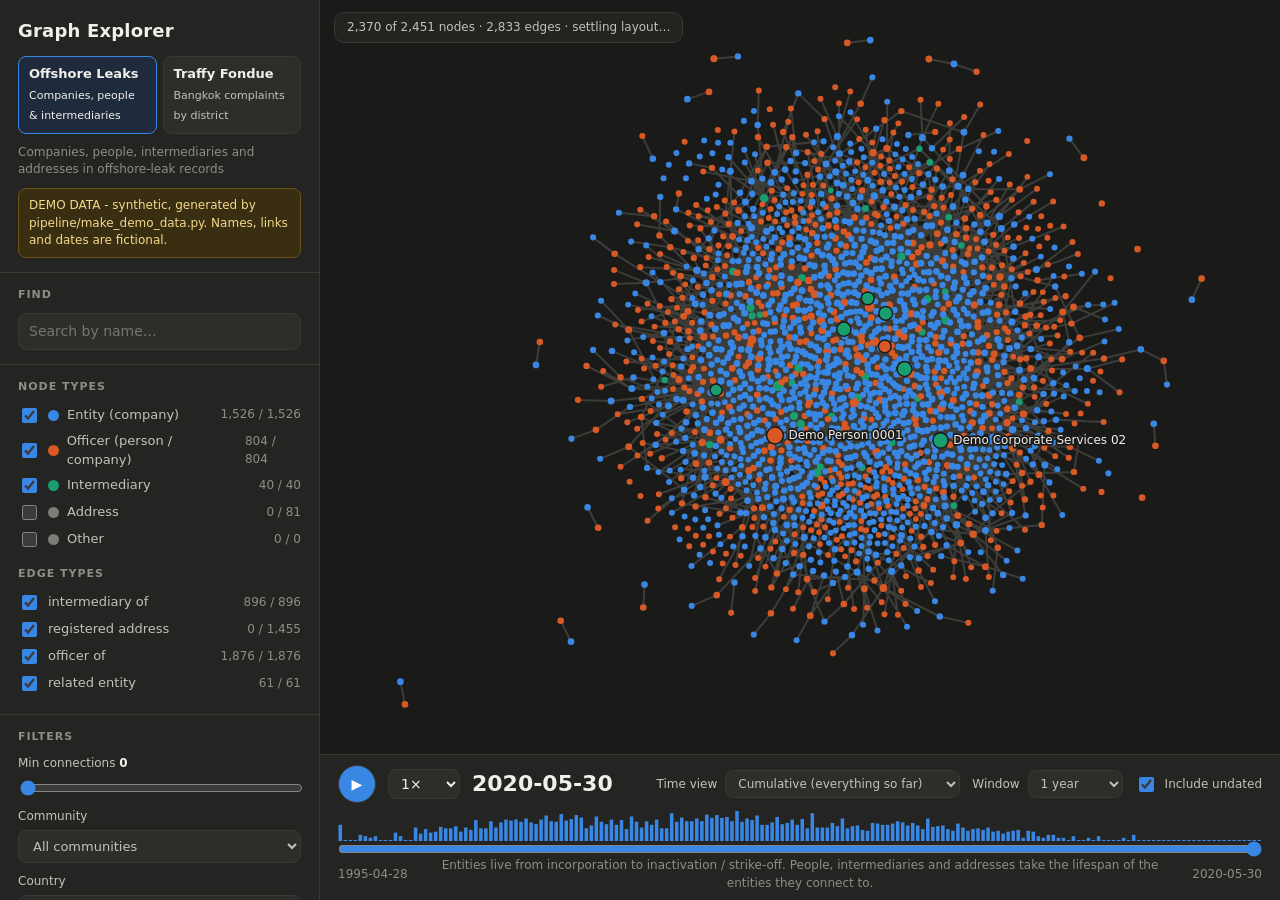
==== index.html @ 658a29c1 "Add interactive graph explorer for Offshore Leaks and Traffy Fondue Static, dependency-free web view" ====
<!doctype html>
<html lang="en">
<head>
  <meta charset="utf-8">
  <meta name="viewport" content="width=device-width, initial-scale=1">
  <title>Graph Explorer — Offshore Leaks &amp; Traffy Fondue</title>
  <meta name="description" content="Interactive graph explorer with filters, highlight, drag and a time slider.">
  <link rel="icon" href="data:image/svg+xml,%3Csvg xmlns=%27http://www.w3.org/2000/svg%27 viewBox=%270 0 32 32%27%3E%3Ccircle cx=%278%27 cy=%2716%27 r=%274%27 fill=%27%233987e5%27/%3E%3Ccircle cx=%2724%27 cy=%278%27 r=%274%27 fill=%27%23d95926%27/%3E%3Ccircle cx=%2724%27 cy=%2724%27 r=%274%27 fill=%27%23199e70%27/%3E%3Cpath d=%27M8 16L24 8M8 16L24 24%27 stroke=%27%238e8d86%27 stroke-width=%272%27/%3E%3C/svg%3E">
  <link rel="stylesheet" href="css/style.css">
</head>
<body>
<div id="app">
  <aside id="side" aria-label="Controls">
    <header class="head">
      <h1>Graph Explorer</h1>
      <div id="tabs" role="tablist" aria-label="Dataset"></div>
      <p id="subtitle" class="muted"></p>
      <div id="demoBanner" class="banner" hidden></div>
    </header>

    <section>
      <h2>Find</h2>
      <input id="search" type="search" placeholder="Search by name…" autocomplete="off" aria-label="Search nodes">
      <ul id="results" class="results" hidden></ul>
    </section>

    <section>
      <h2>Node types</h2>
      <div id="nodeTypes" class="checks"></div>
      <h2 class="sub">Edge types</h2>
      <div id="edgeTypes" class="checks"></div>
    </section>

    <section>
      <h2>Filters</h2>
      <label class="row"><span>Min connections <b id="minDegVal">0</b></span>
        <input id="minDeg" type="range" min="0" max="10" value="0"></label>
      <label class="row"><span>Community</span><select id="commSel"></select></label>
      <div id="attrFilters"></div>
    </section>

    <section>
      <h2>Appearance</h2>
      <label class="row"><span>Size by</span>
        <select id="sizeBy">
          <option value="pagerank">PageRank (importance)</option>
          <option value="live">Connections in current time view</option>
          <option value="uniform">Uniform</option>
        </select></label>
      <label class="row"><span>Color by</span>
        <select id="colorBy">
          <option value="type">Node type</option>
          <option value="community">Community (Louvain)</option>
          <option value="state">Complaint state</option>
        </select></label>
      <label class="check"><input id="labelsOn" type="checkbox" checked> Show labels</label>
      <label class="check"><input id="hideIso" type="checkbox"> Hide nodes with no visible connections</label>
    </section>

    <section>
      <h2>Tools</h2>
      <div class="btns">
        <button id="btnPath" class="btn" aria-pressed="false">Shortest path</button>
        <button id="btnFit" class="btn">Fit view</button>
        <button id="btnRelayout" class="btn" title="Re-run the layout on what is currently visible">Re-layout visible</button>
        <button id="btnReset" class="btn" title="Re-run the layout from scratch">Reset layout</button>
        <button id="btnPng" class="btn">Save PNG</button>
      </div>
      <p id="pathHint" class="hint" hidden></p>
      <p class="hint">Drag a node to move it (it stays pinned) · double-click a node to pin / release it · scroll to zoom · <kbd>Esc</kbd> clears · <kbd>Space</kbd> plays.</p>
    </section>

    <footer class="foot">
      <p id="source" class="muted small"></p>
    </footer>
  </aside>

  <main id="main">
    <div id="stage">
      <canvas id="cv" aria-label="Network graph" role="img"></canvas>
      <div id="stats" class="overlay stats" aria-live="polite"></div>
      <div id="legend" class="overlay legend" hidden></div>
      <div id="details" class="overlay details" hidden></div>
      <div id="tip" class="tip" hidden></div>
      <div id="toast" class="toast" hidden></div>
      <div id="loading" class="loading">Loading…</div>
    </div>

    <div id="timebar" class="timebar">
      <div class="trow">
        <button id="btnPlay" class="play" aria-label="Play">▶</button>
        <select id="speed" aria-label="Speed">
          <option value="0.5">0.5×</option><option value="1" selected>1×</option>
          <option value="2">2×</option><option value="4">4×</option>
        </select>
        <div id="timeLabel" class="timelabel">—</div>
        <div class="spacer"></div>
        <label class="inline"><span>Time view</span>
          <select id="mode">
            <option value="cumulative">Cumulative (everything so far)</option>
            <option value="active">Active (lifespan / recent window)</option>
          </select></label>
        <label class="inline" id="winWrap" hidden><span>Window</span>
          <select id="win">
            <option value="28">4 weeks</option><option value="90">3 months</option>
            <option value="180">6 months</option><option value="365">1 year</option>
          </select></label>
        <label class="check inline"><input id="undated" type="checkbox" checked> Include undated</label>
      </div>
      <div class="slidewrap">
        <canvas id="hist" aria-hidden="true"></canvas>
        <input id="slider" type="range" min="0" max="1000" value="1000" aria-label="Time">
      </div>
      <div class="trow ends"><span id="tMin" class="muted small"></span><span id="timeNote" class="muted small center"></span><span id="tMax" class="muted small"></span></div>
    </div>
  </main>
</div>
<script type="module" src="js/app.js"></script>
</body>
</html>
---- css/style.css ----
:root {
  color-scheme: dark;
  --surface: #1a1a19;
  --surface-2: #242422;
  --surface-3: #2d2d2a;
  --line: #383835;
  --text-1: #f0efec;
  --text-2: #c3c2b7;
  --muted: #8e8d86;
  --accent: #3987e5;
  --amber: #fab219;
  --font: system-ui, -apple-system, "Segoe UI", Roboto, "Noto Sans Thai", "Helvetica Neue", Arial, sans-serif;
}
* { box-sizing: border-box; }
html, body { height: 100%; margin: 0; background: var(--surface); color: var(--text-1); font: 14px/1.45 var(--font); }
button, select, input { font: inherit; color: inherit; }
kbd { background: var(--surface-3); border: 1px solid var(--line); border-radius: 4px; padding: 0 5px; font-size: 12px; }

#app { display: grid; grid-template-columns: 320px 1fr; height: 100vh; }
#side { background: var(--surface-2); border-right: 1px solid var(--line); overflow-y: auto; padding: 0 0 16px; }
#side section { padding: 14px 18px; border-bottom: 1px solid var(--line); }
.head { padding: 18px 18px 14px; border-bottom: 1px solid var(--line); }
h1 { font-size: 18px; margin: 0 0 12px; letter-spacing: .2px; }
h2 { font-size: 11px; font-weight: 600; letter-spacing: .09em; text-transform: uppercase; color: var(--muted); margin: 0 0 10px; }
h2.sub { margin-top: 16px; }
.muted { color: var(--muted); }
.small { font-size: 12px; }
.hint { font-size: 12px; color: var(--muted); margin: 10px 0 0; }

#tabs { display: flex; gap: 6px; }
#tabs button { flex: 1; background: var(--surface-3); border: 1px solid var(--line); border-radius: 8px; padding: 8px 10px; cursor: pointer; text-align: left; color: var(--text-2); }
#tabs button b { display: block; color: var(--text-1); font-size: 13px; }
#tabs button span { font-size: 11px; }
#tabs button[aria-selected="true"] { border-color: var(--accent); background: #1f2b3c; color: var(--text-1); }
#subtitle { margin: 10px 0 0; font-size: 12px; }
.banner { margin-top: 10px; padding: 8px 10px; border-radius: 8px; background: #3a2e12; border: 1px solid #6b5316; color: #f3d98b; font-size: 12px; }

input[type=search], select { width: 100%; background: var(--surface-3); border: 1px solid var(--line); border-radius: 8px; padding: 7px 10px; }
input[type=search]:focus, select:focus, button:focus-visible, input[type=range]:focus-visible { outline: 2px solid var(--accent); outline-offset: 1px; }
.row { display: grid; gap: 5px; margin-bottom: 10px; font-size: 12px; color: var(--text-2); }
.row b { color: var(--text-1); }
.row select { font-size: 13px; }
input[type=range] { width: 100%; accent-color: var(--accent); }
.check { display: flex; align-items: center; gap: 8px; font-size: 13px; color: var(--text-2); margin: 6px 0; cursor: pointer; }
input[type=checkbox] { accent-color: var(--accent); width: 15px; height: 15px; }

.checks .check { justify-content: flex-start; }
.checks .check .cnt { margin-left: auto; color: var(--muted); font-size: 12px; font-variant-numeric: tabular-nums; }
.sw { width: 11px; height: 11px; border-radius: 50%; flex: none; }

.results { list-style: none; margin: 6px 0 0; padding: 0; border: 1px solid var(--line); border-radius: 8px; max-height: 240px; overflow-y: auto; background: var(--surface-3); }
.results li { padding: 6px 10px; cursor: pointer; display: flex; gap: 8px; align-items: center; font-size: 13px; }
.results li:hover, .results li.on { background: #36363a; }
.results li small { margin-left: auto; color: var(--muted); }

.btns { display: flex; flex-wrap: wrap; gap: 6px; }
.btn { background: var(--surface-3); border: 1px solid var(--line); border-radius: 8px; padding: 6px 10px; cursor: pointer; font-size: 13px; color: var(--text-1); }
.btn:hover { border-color: #55554f; }
.btn[aria-pressed="true"] { background: #3a2e12; border-color: var(--amber); color: #f3d98b; }
.foot { padding: 12px 18px 0; }

#main { display: grid; grid-template-rows: 1fr auto; min-width: 0; height: 100vh; }
#stage { position: relative; overflow: hidden; background: var(--surface); }
#cv { display: block; cursor: grab; touch-action: none; }
.overlay { position: absolute; background: rgba(36, 36, 34, .92); border: 1px solid var(--line); border-radius: 10px; backdrop-filter: blur(4px); }
.stats { left: 14px; top: 12px; padding: 6px 12px; font-size: 12px; color: var(--text-2); font-variant-numeric: tabular-nums; }
.legend { left: 14px; bottom: 14px; padding: 10px 12px; font-size: 12px; max-width: 280px; }
.legend div { display: flex; align-items: center; gap: 8px; margin: 3px 0; color: var(--text-2); }
.details { right: 14px; top: 12px; width: 310px; max-height: calc(100% - 28px); overflow-y: auto; padding: 14px 16px; font-size: 13px; }
.details h3 { margin: 0 0 6px; font-size: 15px; line-height: 1.3; word-break: break-word; }
.details .chip { display: inline-flex; align-items: center; gap: 6px; font-size: 12px; color: var(--text-2); margin-bottom: 8px; }
.details table { width: 100%; border-collapse: collapse; margin: 8px 0; }
.details td { padding: 3px 0; vertical-align: top; }
.details td:first-child { color: var(--muted); padding-right: 12px; white-space: nowrap; font-size: 12px; }
.details td:last-child { word-break: break-word; }
.details h4 { margin: 12px 0 4px; font-size: 11px; letter-spacing: .08em; text-transform: uppercase; color: var(--muted); font-weight: 600; }
.details ul { list-style: none; margin: 0; padding: 0; }
.details li { display: flex; align-items: center; gap: 8px; padding: 3px 0; cursor: pointer; }
.details li:hover { color: var(--text-1); text-decoration: underline; }
.details .x { position: absolute; right: 8px; top: 6px; background: none; border: 0; color: var(--muted); font-size: 18px; cursor: pointer; }
.details .acts { display: flex; gap: 6px; margin-top: 10px; flex-wrap: wrap; }
.tip { position: fixed; pointer-events: none; background: #101010; border: 1px solid var(--line); border-radius: 8px; padding: 6px 9px; font-size: 12px; max-width: 280px; z-index: 5; }
.tip b { display: block; margin-bottom: 2px; font-size: 13px; }
.tip span { color: var(--text-2); }
.toast { position: absolute; left: 50%; bottom: 16px; transform: translateX(-50%); background: #101010; border: 1px solid var(--line); border-radius: 10px; padding: 8px 14px; font-size: 13px; }
.loading { position: absolute; inset: 0; display: grid; place-items: center; background: var(--surface); color: var(--muted); transition: opacity .25s; }
.loading.done { opacity: 0; pointer-events: none; }

.timebar { background: var(--surface-2); border-top: 1px solid var(--line); padding: 10px 18px 8px; }
.trow { display: flex; align-items: center; gap: 12px; flex-wrap: wrap; }
.trow.ends { justify-content: space-between; margin-top: 2px; }
.center { text-align: center; flex: 1; }
.spacer { flex: 1; }
.play { width: 38px; height: 38px; border-radius: 50%; border: 1px solid var(--line); background: var(--accent); color: #fff; cursor: pointer; font-size: 14px; }
.play:hover { filter: brightness(1.1); }
#speed { width: auto; padding: 5px 8px; }
.timelabel { font-size: 22px; font-weight: 600; font-variant-numeric: tabular-nums; min-width: 130px; }
.inline { display: flex; align-items: center; gap: 8px; font-size: 12px; color: var(--text-2); }
.inline select { width: auto; padding: 5px 8px; font-size: 12px; }
.slidewrap { position: relative; height: 46px; margin-top: 6px; }
#hist { position: absolute; inset: 0 0 14px 0; width: 100%; height: 32px; }
#slider { position: absolute; left: 0; right: 0; bottom: -2px; width: 100%; margin: 0; }

@media (max-width: 860px) {
  #app { grid-template-columns: 1fr; grid-template-rows: auto 1fr; height: auto; }
  #side { max-height: 40vh; }
  #main { height: 80vh; }
  .details { width: 250px; }
}
@media (prefers-reduced-motion: reduce) { .loading { transition: none; } }
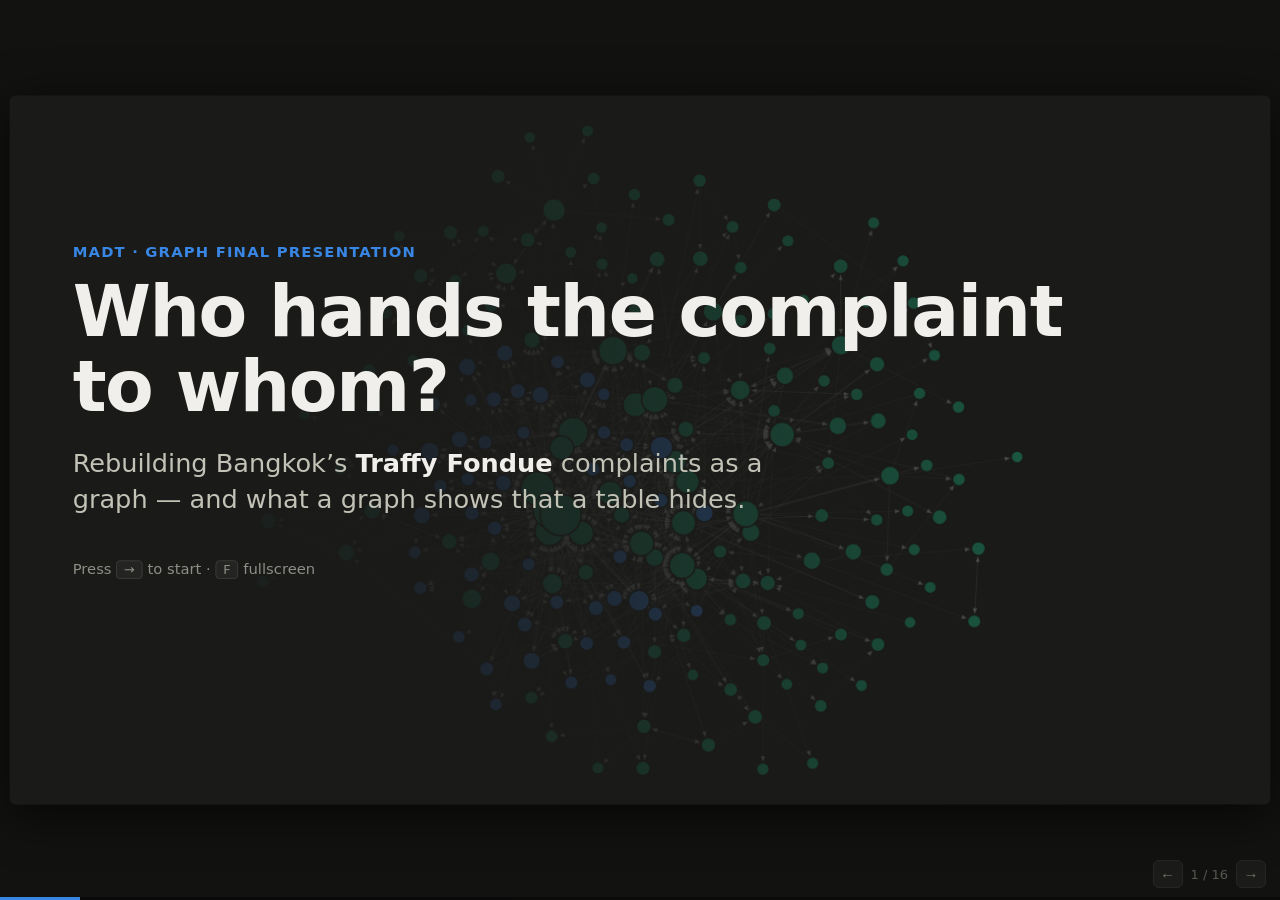
==== commit 7b647865: "Slide deck + handoff graph from real Traffy sample; move explorer to /explorer - pipeline/traffy_han" ====
--- a/index.html
+++ b/index.html
@@ -1,120 +1,270 @@
 <!doctype html>
 <html lang="en">
 <head>
-  <meta charset="utf-8">
-  <meta name="viewport" content="width=device-width, initial-scale=1">
-  <title>Graph Explorer — Offshore Leaks &amp; Traffy Fondue</title>
-  <meta name="description" content="Interactive graph explorer with filters, highlight, drag and a time slider.">
-  <link rel="icon" href="data:image/svg+xml,%3Csvg xmlns=%27http://www.w3.org/2000/svg%27 viewBox=%270 0 32 32%27%3E%3Ccircle cx=%278%27 cy=%2716%27 r=%274%27 fill=%27%233987e5%27/%3E%3Ccircle cx=%2724%27 cy=%278%27 r=%274%27 fill=%27%23d95926%27/%3E%3Ccircle cx=%2724%27 cy=%2724%27 r=%274%27 fill=%27%23199e70%27/%3E%3Cpath d=%27M8 16L24 8M8 16L24 24%27 stroke=%27%238e8d86%27 stroke-width=%272%27/%3E%3C/svg%3E">
-  <link rel="stylesheet" href="css/style.css">
+<meta charset="utf-8">
+<meta name="viewport" content="width=device-width, initial-scale=1">
+<title>Who hands the complaint to whom? — Traffy Fondue as a graph</title>
+<link rel="icon" href="data:image/svg+xml,%3Csvg xmlns=%27http://www.w3.org/2000/svg%27 viewBox=%270 0 32 32%27%3E%3Ccircle cx=%278%27 cy=%2716%27 r=%274%27 fill=%27%233987e5%27/%3E%3Ccircle cx=%2724%27 cy=%278%27 r=%274%27 fill=%27%23d95926%27/%3E%3Ccircle cx=%2724%27 cy=%2724%27 r=%274%27 fill=%27%23199e70%27/%3E%3Cpath d=%27M8 16L24 8M8 16L24 24%27 stroke=%27%238e8d86%27 stroke-width=%272%27/%3E%3C/svg%3E">
+<link rel="stylesheet" href="deck/deck.css">
 </head>
 <body>
-<div id="app">
-  <aside id="side" aria-label="Controls">
-    <header class="head">
-      <h1>Graph Explorer</h1>
-      <div id="tabs" role="tablist" aria-label="Dataset"></div>
-      <p id="subtitle" class="muted"></p>
-      <div id="demoBanner" class="banner" hidden></div>
-    </header>
-
-    <section>
-      <h2>Find</h2>
-      <input id="search" type="search" placeholder="Search by name…" autocomplete="off" aria-label="Search nodes">
-      <ul id="results" class="results" hidden></ul>
-    </section>
-
-    <section>
-      <h2>Node types</h2>
-      <div id="nodeTypes" class="checks"></div>
-      <h2 class="sub">Edge types</h2>
-      <div id="edgeTypes" class="checks"></div>
-    </section>
-
-    <section>
-      <h2>Filters</h2>
-      <label class="row"><span>Min connections <b id="minDegVal">0</b></span>
-        <input id="minDeg" type="range" min="0" max="10" value="0"></label>
-      <label class="row"><span>Community</span><select id="commSel"></select></label>
-      <div id="attrFilters"></div>
-    </section>
-
-    <section>
-      <h2>Appearance</h2>
-      <label class="row"><span>Size by</span>
-        <select id="sizeBy">
-          <option value="pagerank">PageRank (importance)</option>
-          <option value="live">Connections in current time view</option>
-          <option value="uniform">Uniform</option>
-        </select></label>
-      <label class="row"><span>Color by</span>
-        <select id="colorBy">
-          <option value="type">Node type</option>
-          <option value="community">Community (Louvain)</option>
-          <option value="state">Complaint state</option>
-        </select></label>
-      <label class="check"><input id="labelsOn" type="checkbox" checked> Show labels</label>
-      <label class="check"><input id="hideIso" type="checkbox"> Hide nodes with no visible connections</label>
-    </section>
-
-    <section>
-      <h2>Tools</h2>
-      <div class="btns">
-        <button id="btnPath" class="btn" aria-pressed="false">Shortest path</button>
-        <button id="btnFit" class="btn">Fit view</button>
-        <button id="btnRelayout" class="btn" title="Re-run the layout on what is currently visible">Re-layout visible</button>
-        <button id="btnReset" class="btn" title="Re-run the layout from scratch">Reset layout</button>
-        <button id="btnPng" class="btn">Save PNG</button>
-      </div>
-      <p id="pathHint" class="hint" hidden></p>
-      <p class="hint">Drag a node to move it (it stays pinned) · double-click a node to pin / release it · scroll to zoom · <kbd>Esc</kbd> clears · <kbd>Space</kbd> plays.</p>
-    </section>
-
-    <footer class="foot">
-      <p id="source" class="muted small"></p>
-    </footer>
-  </aside>
-
-  <main id="main">
-    <div id="stage">
-      <canvas id="cv" aria-label="Network graph" role="img"></canvas>
-      <div id="stats" class="overlay stats" aria-live="polite"></div>
-      <div id="legend" class="overlay legend" hidden></div>
-      <div id="details" class="overlay details" hidden></div>
-      <div id="tip" class="tip" hidden></div>
-      <div id="toast" class="toast" hidden></div>
-      <div id="loading" class="loading">Loading…</div>
-    </div>
-
-    <div id="timebar" class="timebar">
-      <div class="trow">
-        <button id="btnPlay" class="play" aria-label="Play">▶</button>
-        <select id="speed" aria-label="Speed">
-          <option value="0.5">0.5×</option><option value="1" selected>1×</option>
-          <option value="2">2×</option><option value="4">4×</option>
-        </select>
-        <div id="timeLabel" class="timelabel">—</div>
-        <div class="spacer"></div>
-        <label class="inline"><span>Time view</span>
-          <select id="mode">
-            <option value="cumulative">Cumulative (everything so far)</option>
-            <option value="active">Active (lifespan / recent window)</option>
-          </select></label>
-        <label class="inline" id="winWrap" hidden><span>Window</span>
-          <select id="win">
-            <option value="28">4 weeks</option><option value="90">3 months</option>
-            <option value="180">6 months</option><option value="365">1 year</option>
-          </select></label>
-        <label class="check inline"><input id="undated" type="checkbox" checked> Include undated</label>
-      </div>
-      <div class="slidewrap">
-        <canvas id="hist" aria-hidden="true"></canvas>
-        <input id="slider" type="range" min="0" max="1000" value="1000" aria-label="Time">
-      </div>
-      <div class="trow ends"><span id="tMin" class="muted small"></span><span id="timeNote" class="muted small center"></span><span id="tMax" class="muted small"></span></div>
-    </div>
-  </main>
+<div id="frame">
+  <div id="stage">
+
+    <!-- 1 · Title -->
+    <section class="slide title" data-embed="bg">
+      <div class="bg"><canvas></canvas></div>
+      <div class="inner">
+        <p class="kicker">MADT · Graph final presentation</p>
+        <h1>Who hands the complaint<br>to whom?</h1>
+        <p class="lead">Rebuilding Bangkok’s <b>Traffy Fondue</b> complaints as a graph — and what a graph shows that a table hides.</p>
+        <p class="hint">Press <kbd>→</kbd> to start · <kbd>F</kbd> fullscreen</p>
+      </div>
+    </section>
+
+    <!-- 2 · Problem -->
+    <section class="slide" data-steps="2">
+      <h2>A complaint is rarely one office’s job</h2>
+      <div class="cols">
+        <div class="col wide">
+          <p class="body">Traffy Fondue lets residents report a broken pavement or a blocked drain in a few taps. The report is then passed through the city administration until someone fixes it.</p>
+          <p class="body fx" data-s="1">The platform launched on <b>31 May 2022</b> and passed <b>one million resolved complaints</b> in March 2026<sup>1,2</sup>. At that scale, <em>how</em> a complaint travels matters as much as how many arrive.</p>
+          <div class="question fx" data-s="2">
+            <span class="qlabel">Our question</span>
+            <p>Where do complaints get passed around, stuck, or sent back — and which handoffs look wasted?</p>
+          </div>
+        </div>
+        <div class="col tiles">
+          <div class="tile"><b id="t-agencies">686</b><span>different agency names appear in just 5,000 tickets</span></div>
+          <div class="tile"><b id="t-multi">67%</b><span>of tickets touched three or more agencies</span></div>
+          <div class="tile"><b id="t-hotline">22%</b><span>entered through the 1555 hotline and were then routed on</span></div>
+        </div>
+      </div>
+    </section>
+
+    <!-- 3 · The data -->
+    <section class="slide" data-steps="2">
+      <h2>The data: one row per complaint, 26 columns</h2>
+      <div class="cols">
+        <div class="col wide">
+          <div class="schema">
+            <div class="grp"><h4>What</h4><code>type</code><code class="dim">comment</code></div>
+            <div class="grp"><h4>Where</h4><code>district</code><code>subdistrict</code><code class="dim">coords</code></div>
+            <div class="grp hot"><h4>Who handled it</h4><code>organization</code><code>organization_action</code></div>
+            <div class="grp"><h4>When</h4><code>timestamp</code><code>timestamp_inprogress</code><code>timestamp_finished</code></div>
+            <div class="grp"><h4>How it went</h4><code>state</code><code>star</code><code>count_reopen</code><code>duration_minutes_*</code></div>
+          </div>
+          <p class="note fx" data-s="1">Greyed fields (free text, location) are <b>not read</b> by our pipeline. Only the open-data sample is used: <b id="d-n">5,000</b> tickets, of which <b id="d-recent">84%</b> are from the last 90 days.</p>
+        </div>
+        <div class="col">
+          <div class="spot fx" data-s="2">
+            <h4><code>organization</code> is not a name — it is a list</h4>
+            <p>Agencies, in the order they took part, separated by commas:</p>
+            <div class="rawchips" id="rawchips-mini"></div>
+            <p class="tiny">Real ticket (category: <span id="ex-cat"></span>, state: finished).</p>
+          </div>
+        </div>
+      </div>
+    </section>
+
+    <!-- 4 · One row = one path -->
+    <section class="slide" data-steps="3">
+      <h2>One row is one path through the city</h2>
+      <div id="pathviz"></div>
+      <div class="captions">
+        <p class="cap fx" data-s="1"><b>1 · Read the list.</b> Each chip is an agency, in the order it took part.</p>
+        <p class="cap fx" data-s="2"><b>2 · Clean it.</b> The root “กรุงเทพมหานคร” is on 98% of tickets so says nothing about routing: drop it. District units such as “<span id="fold-ex">ฝ่ายโยธา เขต…</span>” fold into one role, “ฝ่ายโยธา (เขต)”.</p>
+        <p class="cap fx" data-s="3"><b>3 · Draw it.</b> Every neighbouring pair becomes a directed edge. Repeat for 5,000 tickets and the paths merge into one network.</p>
+      </div>
+    </section>
+
+    <!-- 5 · Principles -->
+    <section class="slide" data-steps="3">
+      <h2>Six graph ideas we apply</h2>
+      <div class="cards" id="principles"></div>
+    </section>
+
+    <!-- 6 · Building -->
+    <section class="slide" data-steps="3">
+      <h2>From table to graph</h2>
+      <div class="cols">
+        <div class="col wide">
+          <div class="funnel" id="funnel"></div>
+        </div>
+        <div class="col">
+          <table class="mini fx" data-s="3">
+            <thead><tr><th colspan="2">What we build</th></tr></thead>
+            <tbody>
+              <tr><td><i class="dot" style="background:#3987e5"></i>District office</td><td>50 nodes · tickets, median days</td></tr>
+              <tr><td><i class="dot" style="background:#199e70"></i>Agency / unit</td><td>140 nodes · kind, tickets, finish rate</td></tr>
+              <tr><td><i class="dot" style="background:#d95926"></i>Complaint category</td><td>36 nodes · agencies touched</td></tr>
+              <tr><td colspan="2" class="sep"></td></tr>
+              <tr><td><b>handoff</b> →</td><td>A passed it to B (directed)</td></tr>
+              <tr><td><b>routed to</b></td><td>category saw this agency</td></tr>
+            </tbody>
+          </table>
+        </div>
+      </div>
+    </section>
+
+    <!-- 7 · How it looks -->
+    <section class="slide graph" data-embed="full">
+      <h2>How it looks: everything at once</h2>
+      <div class="gwrap"><canvas></canvas></div>
+      <aside class="side">
+        <p class="lead2"><span id="g1-count"></span></p>
+        <p>Colour = node type. Size = PageRank (how much routing flows through). Edges are drawn faintly; width = tickets.</p>
+        <ul class="legend"><li><i class="dot" style="background:#3987e5"></i>District office</li><li><i class="dot" style="background:#199e70"></i>Agency / unit</li><li><i class="dot" style="background:#d95926"></i>Complaint category</li></ul>
+        <p class="tiny">Live and draggable. Hover a node, drag it, scroll to zoom.</p>
+        <p class="warn">An honest first look is a hairball. The next slide makes it readable.</p>
+      </aside>
+    </section>
+
+    <!-- 8 · Make it readable -->
+    <section class="slide graph" data-embed="focus">
+      <h2>Make it readable: filter, then focus</h2>
+      <div class="gwrap"><canvas></canvas></div>
+      <aside class="side">
+        <div class="chips" id="focus-chips">
+          <button class="chip on" data-k="handoff">Handoffs only</button>
+          <button class="chip" data-k="bureau">Bureaus only</button>
+          <button class="chip" data-k="works">Focus: Public Works</button>
+          <button class="chip" data-k="cats">Add categories</button>
+        </div>
+        <p id="focus-text" class="lead2"></p>
+        <p class="tiny">Arrows appear on the selected node’s edges and when you zoom in. Click empty space to clear.</p>
+      </aside>
+    </section>
+
+    <!-- 9 · Time -->
+    <section class="slide graph" data-embed="time">
+      <h2>Over time: how the network fills in</h2>
+      <div class="gwrap"><canvas></canvas></div>
+      <aside class="side">
+        <p class="date" id="time-date">—</p>
+        <p class="lead2" id="time-count"></p>
+        <div class="chips">
+          <button class="chip on" data-r="recent">Last 4 months</button>
+          <button class="chip" data-r="all">Full range</button>
+          <button class="chip" id="time-replay">↻ Replay</button>
+        </div>
+        <p class="tiny">Positions never move while time runs — items just appear, so you can see <i>where</i> new routes form. The sample is dense only in recent months, so the full range is mostly empty until 2026.</p>
+      </aside>
+    </section>
+
+    <!-- 10 · Finding 1 -->
+    <section class="slide" data-steps="2">
+      <h2>What the graph shows (1): longer routes, fewer finished</h2>
+      <div class="cols">
+        <div class="col wide"><div id="chart-len"></div></div>
+        <div class="col">
+          <p class="body" id="len-text"></p>
+          <p class="callout fx" data-s="1"><b>Careful.</b> This is correlation. Hard problems may need more agencies <em>and</em> take longer. The graph tells us where to look, not what to blame.</p>
+          <p class="tiny fx" data-s="2">Only tickets at least 30 days old are counted, because a young ticket cannot be “finished” yet.</p>
+        </div>
+      </div>
+    </section>
+
+    <!-- 11 · Finding 2 -->
+    <section class="slide" data-steps="2">
+      <h2>What the graph shows (2): two-way handoffs and bottlenecks</h2>
+      <div class="cols">
+        <div class="col wide">
+          <h4 class="sub">Pairs that pass tickets <em>both</em> ways</h4>
+          <div id="pingpong"></div>
+        </div>
+        <div class="col">
+          <h4 class="sub fx" data-s="1">Most “in between” agencies <span class="muted">(betweenness score)</span></h4>
+          <ol class="rank fx" data-s="1" id="between"></ol>
+          <p class="tiny fx" data-s="2">Busy ≠ in the way. A table can count tickets per agency; only a graph can say which agency sits on the most routes.</p>
+        </div>
+      </div>
+    </section>
+
+    <!-- 12 · Finding 3 -->
+    <section class="slide" data-steps="2">
+      <h2>What the graph shows (3): vague categories scatter</h2>
+      <div class="cols">
+        <div class="col wide"><div id="chart-cat"></div></div>
+        <div class="col">
+          <p class="body" id="cat-text"></p>
+          <p class="callout fx" data-s="1">A tight category like “Trees” reaches few agencies. “Other” and “Suggestion” fan out across the whole administration — a routing problem a table of categories would never reveal.</p>
+          <p class="tiny fx" data-s="2">Distinct agencies = agency nodes reached by that category’s tickets (after folding district units).</p>
+        </div>
+      </div>
+    </section>
+
+    <!-- 13 · Why graph -->
+    <section class="slide" data-steps="3">
+      <h2>Why a graph and not just a table?</h2>
+      <table class="why">
+        <thead><tr><th>Question</th><th>As a table</th><th>As a graph</th></tr></thead>
+        <tbody>
+          <tr class="fx" data-s="1"><td>Who hands off to whom?</td><td>Split a comma string, explode, self-join neighbours</td><td>The edge list <em>is</em> the data model</td></tr>
+          <tr class="fx" data-s="1"><td>Who is a bottleneck?</td><td>Count tickets per agency (busy, not “in the way”)</td><td>Betweenness: agencies on the most routes</td></tr>
+          <tr class="fx" data-s="2"><td>Is there a route A → B?</td><td>Recursive self-joins, one per hop</td><td>Shortest path in one call</td></tr>
+          <tr class="fx" data-s="2"><td>Do agencies work in teams?</td><td>No natural query</td><td>Community detection (Louvain)</td></tr>
+          <tr class="fx" data-s="3"><td>Context for an LLM</td><td>Top-k similar rows lose the route</td><td>Retrieve a sub-graph: the chain, stats and neighbours together</td></tr>
+        </tbody>
+      </table>
+    </section>
+
+    <!-- 14 · Graph RAG -->
+    <section class="slide" data-steps="3">
+      <h2>Where Graph RAG fits <span class="tag">design — not built yet</span></h2>
+      <div class="flow">
+        <div class="step fx" data-s="1"><b>1 · Question</b><p>“Why are traffic-violation complaints slow to finish?”</p></div>
+        <div class="arr">→</div>
+        <div class="step fx" data-s="1"><b>2 · Link entities</b><p>Match to nodes: category <code>ผิดกฎจราจร</code>, agencies it reaches</p></div>
+        <div class="arr">→</div>
+        <div class="step fx" data-s="2"><b>3 · Expand</b><p>Walk 1–2 hops: handoff edges with counts, median days, finish rate</p></div>
+        <div class="arr">→</div>
+        <div class="step fx" data-s="3"><b>4 · Answer</b><p>LLM explains using the retrieved sub-graph and cites its edges</p></div>
+      </div>
+      <div class="ragex fx" data-s="3"><h4>Illustration: what step 3 would return for the category “ผิดกฎจราจร · Traffic violation”</h4><div id="rag-lines"></div></div>
+      <p class="note fx" data-s="3">Every edge already carries a plain-text note (“226 tickets · median 1.2 d · 80% finished”) and the viewer can highlight any set of nodes from outside (<code>GraphViewer.highlight([...])</code>), so a retrieved sub-graph can be shown next to the answer.</p>
+    </section>
+
+    <!-- 15 · Try it -->
+    <section class="slide" data-steps="2">
+      <h2>Try it yourself</h2>
+      <div class="cols">
+        <div class="col wide">
+          <p class="body">The full explorer has a time slider, filters, search, shortest-path tool and drag-to-pin. Four things to find:</p>
+          <ol class="tasks" id="tasks"></ol>
+          <a class="cta" href="explorer/index.html#d=traffy">Open the explorer →</a>
+        </div>
+        <div class="col">
+          <div class="limits fx" data-s="1">
+            <h4>Limits we want to be upfront about</h4>
+            <ul>
+              <li>5,000-ticket sample, mostly from the last 3 months.</li>
+              <li>Completion rates need ≥30-day-old tickets; counts are small for long chains.</li>
+              <li>Correlation, not cause.</li>
+              <li><code>forward</code> and <code>follow</code> states are not in the data dictionary; we show them as-is.</li>
+              <li>Names are Thai; English glosses are ours.</li>
+            </ul>
+          </div>
+          <p class="tiny fx" data-s="2">Next: run the full export, add location clusters (repeat complaints) and a Graph RAG prototype.</p>
+        </div>
+      </div>
+    </section>
+
+    <!-- 16 · Sources -->
+    <section class="slide">
+      <h2>Sources</h2>
+      <ol class="sources">
+        <li>Frontiers in Sustainable Cities, 2025 — Traffy Fondue case study (platform launched 31 May 2022). <span>frontiersin.org/articles/10.3389/frsc.2025.1491621</span></li>
+        <li>Bangkok Metropolitan Administration, 4 Mar 2026 — Traffy Fondue surpasses one million resolved complaints. <span>pr-bangkok.com/?p=583017</span></li>
+        <li>Traffy Fondue ticket export (5,000-ticket sample) and data dictionary provided by the team; BMA / NECTEC open data. Free text, photos, addresses and coordinates are not used.</li>
+      </ol>
+      <p class="tiny">Code, pipeline and the explorer: this repository. All numbers on these slides are computed by <code>pipeline/traffy_handoff.py</code> into <code>data/traffy_insights.json</code>.</p>
+    </section>
+
+  </div>
+  <div id="bar"><div id="prog"></div></div>
+  <div id="nav"><button id="prev" aria-label="Previous">←</button><span id="count">1 / 16</span><button id="next" aria-label="Next">→</button></div>
 </div>
-<script type="module" src="js/app.js"></script>
+<script type="module" src="deck/deck.js"></script>
 </body>
 </html>
--- a/deck/deck.css
+++ b/deck/deck.css
@@ -0,0 +1,172 @@
+:root {
+  --bg: #121211; --surface: #1a1a19; --surface2: #242422; --line: #383835;
+  --t1: #f0efec; --t2: #c3c2b7; --muted: #8e8d86;
+  --blue: #3987e5; --orange: #d95926; --green: #199e70; --amber: #fab219;
+  --font: Inter, "Noto Sans Thai", "Sarabun", "Segoe UI", system-ui, -apple-system, Tahoma, sans-serif;
+}
+* { box-sizing: border-box; }
+html, body { margin: 0; height: 100%; background: var(--bg); color: var(--t1); font-family: var(--font); overflow: hidden; }
+#frame { position: fixed; inset: 0; display: grid; place-items: center; }
+#stage { position: relative; width: 1280px; height: 720px; background: var(--surface); border-radius: 6px;
+  transform: scale(var(--s, 1)); transform-origin: center; overflow: hidden; box-shadow: 0 10px 50px #000a; }
+
+/* slides + steps */
+.slide { position: absolute; inset: 0; padding: 48px 64px 56px; opacity: 0; visibility: hidden; transform: translateX(28px);
+  transition: opacity .35s, transform .35s, visibility 0s .35s; }
+.slide.active { opacity: 1; visibility: visible; transform: none; transition: opacity .35s, transform .35s; }
+.slide.past { transform: translateX(-28px); }
+.fx { opacity: 0; transform: translateY(10px); transition: opacity .4s, transform .4s; pointer-events: none; }
+.fx.on { opacity: 1; transform: none; pointer-events: auto; }
+tr.fx { transform: none; }
+
+h1 { font-size: 72px; line-height: 1.05; margin: 14px 0 22px; letter-spacing: -0.02em; font-weight: 700; }
+h2 { font-size: 38px; margin: 0 0 26px; letter-spacing: -0.01em; font-weight: 650; line-height: 1.15; }
+h4 { margin: 0 0 8px; font-size: 14px; font-weight: 600; text-transform: uppercase; letter-spacing: .06em; color: var(--muted); }
+h4.sub { font-size: 15px; margin-bottom: 14px; color: var(--t2); }
+.kicker { color: var(--blue); font-weight: 600; letter-spacing: .08em; text-transform: uppercase; font-size: 15px; margin: 0; }
+.lead { font-size: 26px; line-height: 1.4; color: var(--t2); max-width: 760px; margin: 0; }
+.lead b { color: var(--t1); }
+.hint { color: var(--muted); font-size: 15px; margin-top: 44px; }
+kbd { background: var(--surface2); border: 1px solid var(--line); border-radius: 4px; padding: 1px 7px; font: inherit; font-size: 13px; }
+.body { font-size: 22px; line-height: 1.5; color: var(--t2); margin: 0 0 18px; }
+.body b, .body em { color: var(--t1); font-style: normal; }
+.note { font-size: 18px; line-height: 1.5; color: var(--t2); margin-top: 22px; }
+.tiny { font-size: 14px; color: var(--muted); line-height: 1.45; margin: 12px 0 0; }
+.muted { color: var(--muted); text-transform: none; letter-spacing: 0; font-weight: 400; }
+code { font-family: ui-monospace, "SF Mono", Menlo, Consolas, monospace; font-size: .92em; background: var(--surface2); border: 1px solid var(--line); border-radius: 4px; padding: 1px 6px; color: var(--t1); }
+sup { font-size: 12px; color: var(--muted); }
+
+.cols { display: flex; gap: 40px; align-items: flex-start; }
+.col { flex: 1; min-width: 0; }
+.col.wide { flex: 1.5; }
+
+/* title */
+.title .bg { position: absolute; inset: 0; opacity: .5; }
+.title .bg canvas { display: block; }
+.title .bg::after { content: ""; position: absolute; inset: 0; background: linear-gradient(90deg, var(--surface) 8%, #1a1a19b0 48%, transparent 85%); }
+.title .inner { position: absolute; left: 64px; top: 150px; z-index: 2; }
+
+/* problem */
+.question { border-left: 3px solid var(--amber); padding: 6px 0 6px 20px; margin-top: 26px; }
+.question .qlabel { color: var(--amber); font-size: 13px; text-transform: uppercase; letter-spacing: .08em; font-weight: 600; }
+.question p { font-size: 26px; line-height: 1.35; margin: 6px 0 0; }
+.tiles { display: flex; flex-direction: column; gap: 16px; }
+.tile { background: var(--surface2); border: 1px solid var(--line); border-radius: 10px; padding: 18px 22px; }
+.tile b { display: block; font-size: 48px; line-height: 1; font-weight: 700; color: var(--green); letter-spacing: -.02em; }
+.tile span { display: block; margin-top: 8px; font-size: 17px; color: var(--t2); line-height: 1.35; }
+
+/* schema */
+.schema { display: grid; grid-template-columns: repeat(2, 1fr); gap: 14px; }
+.grp { background: var(--surface2); border: 1px solid var(--line); border-radius: 10px; padding: 12px 14px 14px; display: flex; flex-wrap: wrap; gap: 6px; align-content: flex-start; }
+.grp h4 { flex: 0 0 100%; margin-bottom: 4px; }
+.grp.hot { border-color: var(--green); box-shadow: 0 0 0 1px var(--green) inset; }
+.grp code.dim { opacity: .35; }
+.spot { background: var(--surface2); border: 1px solid var(--green); border-radius: 10px; padding: 18px 20px; }
+.spot h4 { color: var(--t1); text-transform: none; letter-spacing: 0; font-size: 18px; }
+.spot p { color: var(--t2); font-size: 16px; margin: 6px 0 12px; }
+.rawchips, #pathviz .chips { display: flex; flex-wrap: wrap; gap: 6px; }
+.rc { background: var(--surface); border: 1px solid var(--line); border-radius: 6px; padding: 5px 9px; font-size: 14px; color: var(--t2); line-height: 1.3; }
+.rc.drop { opacity: .35; text-decoration: line-through; }
+.rc.fold { border-color: var(--blue); color: var(--t1); }
+
+/* path viz */
+#pathviz { height: 300px; position: relative; margin-top: 4px; }
+#pathviz svg { width: 100%; height: 100%; overflow: visible; }
+.captions { margin-top: 12px; min-height: 150px; }
+.cap { font-size: 20px; line-height: 1.45; color: var(--t2); margin: 0 0 10px; }
+.cap b { color: var(--t1); }
+
+/* principles */
+.cards { display: grid; grid-template-columns: repeat(3, 1fr); gap: 18px; }
+.card { background: var(--surface2); border: 1px solid var(--line); border-radius: 12px; padding: 18px 20px; }
+.card svg { width: 100%; height: 74px; display: block; margin-bottom: 8px; }
+.card h3 { margin: 0 0 6px; font-size: 20px; }
+.card p { margin: 0; font-size: 16px; line-height: 1.4; color: var(--t2); }
+.card .ask { margin-top: 8px; color: var(--amber); font-size: 14px; }
+
+/* funnel */
+.funnel { display: flex; flex-direction: column; gap: 14px; }
+.fn { display: flex; align-items: center; gap: 18px; }
+.fn .bar { height: 54px; border-radius: 8px; background: var(--blue); display: flex; align-items: center; padding: 0 18px; font-size: 26px; font-weight: 700; min-width: 190px; white-space: nowrap; color: #fff; }
+.fn .bar.g { background: var(--green); } .fn .bar.o { background: var(--orange); }
+.fn .why { flex: 1; font-size: 18px; color: var(--t2); line-height: 1.35; }
+.fn .why b { color: var(--t1); }
+table.mini { border-collapse: collapse; width: 100%; font-size: 16px; }
+table.mini th { text-align: left; font-size: 14px; text-transform: uppercase; letter-spacing: .06em; color: var(--muted); padding-bottom: 8px; border-bottom: 1px solid var(--line); }
+table.mini td { padding: 8px 0; color: var(--t2); border-bottom: 1px solid #2c2c2a; vertical-align: top; }
+table.mini td:first-child { white-space: nowrap; padding-right: 14px; color: var(--t1); }
+table.mini td.sep { padding: 4px; border: 0; }
+.dot { display: inline-block; width: 11px; height: 11px; border-radius: 50%; margin-right: 8px; }
+
+/* graph slides */
+.slide.graph .gwrap { position: absolute; left: 64px; top: 112px; width: 780px; height: 552px; background: #151514; border: 1px solid var(--line); border-radius: 10px; overflow: hidden; }
+.slide.graph .gwrap canvas { display: block; touch-action: none; }
+.slide.graph h2 { margin-bottom: 0; }
+.side { position: absolute; left: 872px; top: 112px; width: 344px; }
+.side p { font-size: 17px; color: var(--t2); line-height: 1.45; margin: 0 0 14px; }
+.side .lead2 { font-size: 22px; color: var(--t1); line-height: 1.35; }
+.side .lead2 b { color: var(--blue); }
+.side .warn { color: var(--amber); }
+.side .date { font-size: 40px; font-weight: 700; margin: 0 0 8px; letter-spacing: -.02em; font-variant-numeric: tabular-nums; }
+.legend { list-style: none; padding: 0; margin: 0 0 14px; font-size: 16px; color: var(--t2); }
+.legend li { margin: 5px 0; }
+.chips { display: flex; flex-wrap: wrap; gap: 8px; margin-bottom: 16px; }
+.chip { font: inherit; font-size: 15px; background: var(--surface2); color: var(--t2); border: 1px solid var(--line); border-radius: 999px; padding: 7px 14px; cursor: pointer; }
+.chip:hover { border-color: var(--muted); color: var(--t1); }
+.chip.on { background: var(--blue); border-color: var(--blue); color: #fff; }
+.gtip { position: absolute; z-index: 5; pointer-events: none; background: #0e0e0d; border: 1px solid var(--line); border-radius: 8px; padding: 7px 10px; font-size: 14px; max-width: 240px; line-height: 1.3; }
+.gtip b { display: block; margin-bottom: 2px; }
+.gtip span { color: var(--muted); font-size: 12px; }
+
+/* charts + lists */
+#chart-len svg, #chart-cat svg { width: 100%; display: block; }
+.callout { border-left: 3px solid var(--amber); padding: 6px 0 6px 16px; font-size: 18px; line-height: 1.45; color: var(--t2); margin: 18px 0 0; }
+.callout b { color: var(--amber); }
+.rank { margin: 0; padding-left: 22px; font-size: 17px; color: var(--t2); line-height: 1.55; }
+.rank li { margin-bottom: 6px; } .rank li span { color: var(--muted); font-size: 14px; }
+#pingpong { display: flex; flex-direction: column; gap: 10px; }
+.pp { background: var(--surface2); border: 1px solid var(--line); border-radius: 10px; padding: 10px 14px; display: grid; grid-template-columns: 1fr 120px 1fr; align-items: center; gap: 10px; font-size: 15px; line-height: 1.3; }
+.pp .a { text-align: right; } .pp .b { text-align: left; }
+.pp .mid { text-align: center; font-size: 13px; color: var(--muted); font-variant-numeric: tabular-nums; }
+.pp .mid b { color: var(--t1); font-size: 15px; }
+.pp .mid i { display: block; font-style: normal; color: var(--blue); letter-spacing: 2px; }
+
+/* why table */
+table.why { width: 100%; border-collapse: collapse; font-size: 19px; }
+table.why th { text-align: left; padding: 10px 14px; color: var(--muted); font-size: 14px; text-transform: uppercase; letter-spacing: .06em; border-bottom: 1px solid var(--line); }
+table.why td { padding: 14px; border-bottom: 1px solid #2c2c2a; color: var(--t2); line-height: 1.35; vertical-align: top; }
+table.why td:first-child { color: var(--t1); font-weight: 600; width: 24%; }
+table.why td:last-child { color: var(--t1); }
+table.why td:last-child em { color: var(--green); font-style: normal; font-weight: 600; }
+.tag { font-size: 14px; background: var(--surface2); border: 1px solid var(--amber); color: var(--amber); border-radius: 999px; padding: 3px 12px; vertical-align: middle; margin-left: 10px; font-weight: 500; }
+.flow { display: flex; align-items: stretch; gap: 10px; margin-top: 30px; }
+.flow .step { flex: 1; background: var(--surface2); border: 1px solid var(--line); border-radius: 12px; padding: 18px; }
+.flow .step b { display: block; margin-bottom: 8px; font-size: 18px; color: var(--green); }
+.flow .step p { margin: 0; color: var(--t2); font-size: 16px; line-height: 1.4; }
+.flow .arr { align-self: center; color: var(--muted); font-size: 26px; }
+.flow .fx.on + .arr { opacity: 1; }
+
+/* try it */
+.tasks { font-size: 19px; color: var(--t2); line-height: 1.45; padding-left: 24px; margin: 0 0 26px; }
+.tasks li { margin-bottom: 12px; } .tasks a { color: var(--blue); text-decoration: none; border-bottom: 1px solid #3987e566; }
+.tasks a:hover { border-color: var(--blue); }
+.cta { display: inline-block; background: var(--blue); color: #fff; padding: 14px 26px; border-radius: 10px; text-decoration: none; font-weight: 600; font-size: 20px; }
+.limits { background: var(--surface2); border: 1px solid var(--line); border-radius: 12px; padding: 16px 20px; }
+.limits ul { margin: 6px 0 0; padding-left: 20px; font-size: 16px; color: var(--t2); line-height: 1.45; } .limits li { margin-bottom: 6px; }
+.sources { font-size: 18px; line-height: 1.5; color: var(--t2); padding-left: 24px; } .sources li { margin-bottom: 14px; } .sources span { color: var(--muted); font-size: 14px; display: block; }
+
+/* chrome */
+#bar { position: fixed; left: 0; right: 0; bottom: 0; height: 3px; background: #0006; }
+#prog { height: 100%; width: 0; background: var(--blue); transition: width .3s; }
+#nav { position: fixed; right: 14px; bottom: 12px; display: flex; align-items: center; gap: 8px; color: var(--muted); font-size: 13px; opacity: .55; transition: opacity .2s; }
+#nav:hover { opacity: 1; }
+#nav button { background: var(--surface2); color: var(--t2); border: 1px solid var(--line); border-radius: 6px; width: 30px; height: 28px; cursor: pointer; font-size: 15px; }
+#nav button:hover { color: var(--t1); border-color: var(--muted); }
+body.fs #nav { opacity: 0; }
+@media (prefers-reduced-motion: reduce) { .slide, .fx { transition: none; } }
+
+.ragex { margin-top: 18px; background: var(--surface2); border: 1px solid var(--line); border-radius: 12px; padding: 14px 18px; }
+.ragex h4 { text-transform: none; letter-spacing: 0; font-size: 15px; color: var(--t2); margin-bottom: 10px; }
+.rl { display: grid; grid-template-columns: 24px 1fr auto; gap: 8px; font-size: 16px; color: var(--t1); padding: 5px 0; border-top: 1px solid #2c2c2a; }
+.rl i { color: var(--green); font-style: normal; } .rl span { color: var(--muted); font-size: 14px; text-align: right; }
+.note { margin-top: 14px; }
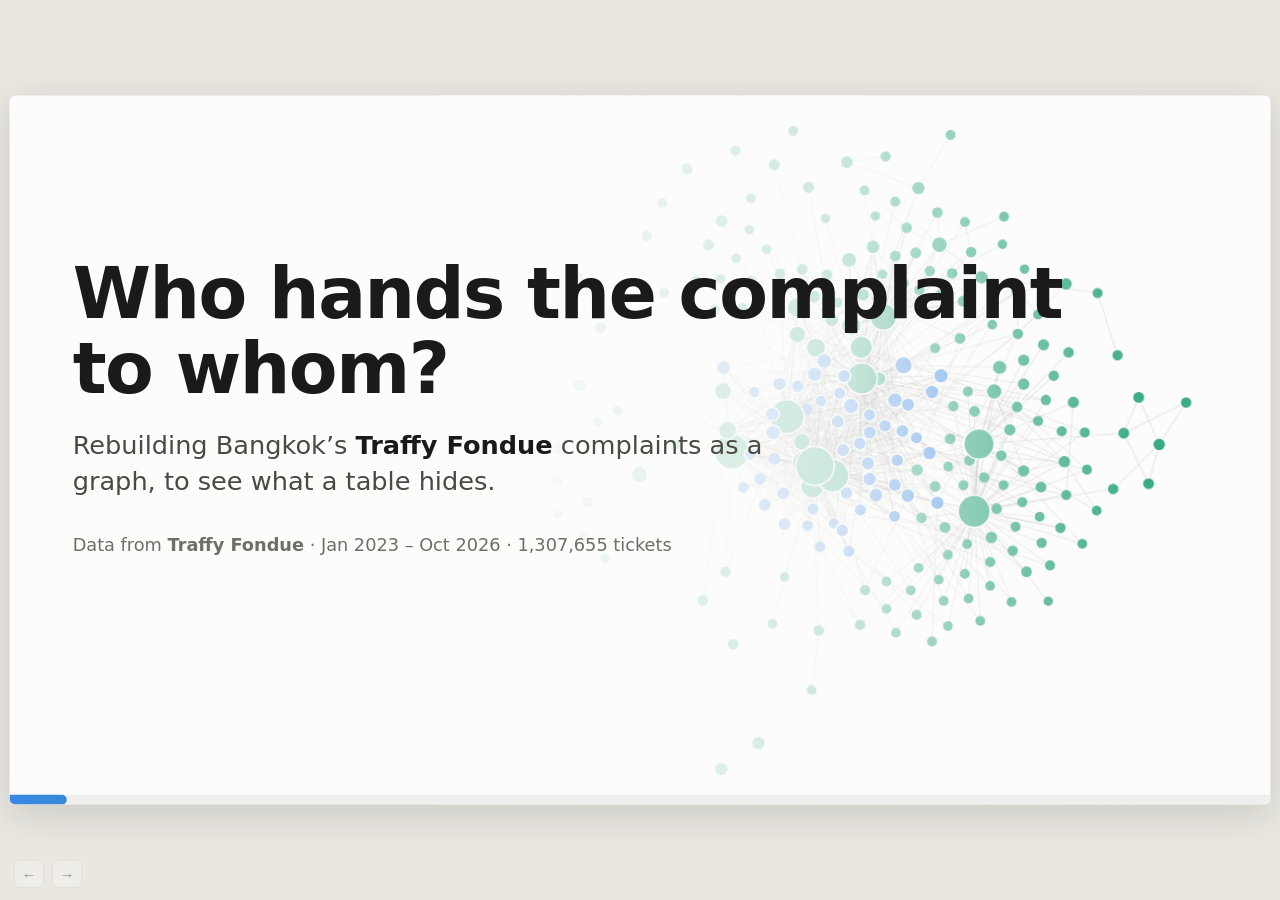
==== commit f68bf4ba: "Final deck, Traffy-only explorer with mobile layout - Deck: 22 slides (Traffy intro, worked SQL exam" ====
--- a/index.html
+++ b/index.html
@@ -15,255 +15,318 @@
     <section class="slide title" data-embed="bg">
       <div class="bg"><canvas></canvas></div>
       <div class="inner">
-        <p class="kicker">MADT · Graph final presentation</p>
         <h1>Who hands the complaint<br>to whom?</h1>
-        <p class="lead">Rebuilding Bangkok’s <b>Traffy Fondue</b> complaints as a graph — and what a graph shows that a table hides.</p>
-        <p class="hint">Press <kbd>→</kbd> to start · <kbd>F</kbd> fullscreen</p>
-      </div>
-    </section>
-
-    <!-- 2 · Problem -->
+        <p class="lead">Rebuilding Bangkok’s <b>Traffy Fondue</b> complaints as a graph, to see what a table hides.</p>
+        <p class="hint">Data from <b>Traffy Fondue</b> · <span id="s-span"></span></p>
+      </div>
+    </section>
+
+    <!-- 1b · What is Traffy Fondue -->
+    <section class="slide" data-steps="5">
+      <h2>Traffy Fondue: report a city problem in a chat, track it to the end</h2>
+      <p class="body" style="max-width:900px">A citizen-reporting platform built by NECTEC and rolled out by the Bangkok Metropolitan Administration (BMA) on 31 May 2022<sup>1</sup>. Residents use the LINE chatbot or a website; officials work the cases in a manager app<sup>4</sup>.</p>
+      <ol class="steps4" id="steps4">
+        <li class="fx" data-s="1"><i>1</i><b>Report</b><span>A resident sends a photo, a location and a short description.</span></li>
+        <li class="fx" data-s="2"><i>2</i><b>Route</b><span>The platform classifies the problem and sends it to a responsible office<sup>4</sup>.</span></li>
+        <li class="fx hot" data-s="3"><i>3</i><b>Handoff</b><span>If that office cannot fix it, the ticket moves on to another, and another.</span></li>
+        <li class="fx" data-s="4"><i>4</i><b>Update</b><span>Status changes (in progress, finished) are sent back to the resident.</span></li>
+      </ol>
+      <p class="tiny fx" data-s="5" style="margin-top:34px">The handoff is the subject of this talk. Every office a ticket passes through is written into one field, in order.</p>
+    </section>
+
+    <!-- 2 · Traffy intro -->
+    <section class="slide" data-steps="1">
+      <h2>A complaint is rarely one office’s job</h2>
+      <div class="cols">
+        <div class="col wide">
+          <p class="body">Handoffs are not rare. A ticket lists <b><span id="t-avg"></span> agencies</b> on average, listed in order.</p>
+          <p class="body fx" data-s="1">The platform passed <b>one million resolved complaints</b> in March 2026<sup>2</sup>. At that scale, <em>how</em> a complaint travels matters as much as how many arrive.</p>
+        </div>
+        <div class="col">
+          <div class="bignums">
+            <div><b id="t-tickets">1.3M</b><span>tickets, Jan 2023 – Oct 2026</span></div>
+            <div><b id="t-perday">934</b><span>new tickets a day</span></div>
+            <div><b id="t-hotline">19%</b><span>start at the 1555 hotline</span></div>
+          </div>
+        </div>
+      </div>
+    </section>
+
+    <!-- 2b · The question -->
+    <section class="slide statement">
+      <span class="qmark open" aria-hidden="true">“</span>
+      <p class="qtext">Where do complaints get <em>passed around</em>, <em>stuck</em>, or <em>sent back</em> — and which handoffs look <em>wasted</em>?</p>
+      <span class="qmark close" aria-hidden="true">”</span>
+    </section>
+
+    <!-- 3 · The table -->
     <section class="slide" data-steps="2">
-      <h2>A complaint is rarely one office’s job</h2>
+      <span class="ch">Ch 1 · The network lens</span>
+      <h2>In the database, a complaint is one row</h2>
+      <div class="tbl-wrap">
+        <table class="rows" id="rows-table">
+          <thead><tr><th>ticket_id</th><th>type</th><th class="hot">organization</th><th>district</th><th>state</th><th>timestamp</th></tr></thead>
+          <tbody></tbody>
+        </table>
+      </div>
+      <div class="zoom fx" data-s="2">
+        <div class="zl"><b>One cell, zoomed in</b><span id="z-id"></span></div>
+        <p class="zs" id="z-str"></p>
+        <p class="zt" id="z-tag"></p>
+      </div>
+    </section>
+
+    <!-- 4 · Questions a table cannot phrase -->
+    <section class="slide" data-steps="4">
+      <span class="ch">Ch 1 · What doesn’t work?</span>
+      <h2>Questions a table can’t phrase</h2>
+      <div class="cols">
+        <div class="col">
+          <div class="qcards">
+            <div class="qc"><i>1</i><span>Which agency do tickets get <em>stuck after</em>?</span></div>
+            <div class="qc"><i>2</i><span>Which two agencies pass tickets <em>back and forth</em>?</span></div>
+            <div class="qc"><i>3</i><span>If the police <em>stopped closing</em> tickets, which districts would feel it?</span></div>
+          </div>
+          <p class="note">All three ask <b>who connects to whom</b>.</p>
+          <div class="ba" id="ba"></div>
+        </div>
+        <div class="col">
+          <h4 class="sub">What it takes in SQL, for question 1 alone</h4>
+          <div class="codeblock">
+            <div class="cl fx" data-s="1"><code>1</code><span>split <b>organization</b> on commas</span><em id="sq1"></em></div>
+            <div class="cl fx" data-s="2"><code>2</code><span>explode to one row per agency</span><em id="sq2"></em></div>
+            <div class="cl fx" data-s="3"><code>3</code><span>pair each row with the next (LAG, per ticket)</span><em id="sq3"></em></div>
+            <div class="cl fx" data-s="4"><code>4</code><span>group by (from, to) and count</span><em id="sq4"></em></div>
+          </div>
+          <p class="note fx" data-s="4">…and that is only question 1. Question 3 needs <b>paths</b>, not pairs.</p>
+        </div>
+      </div>
+    </section>
+
+    <!-- 5 · One ticket is a path -->
+    <section class="slide" data-steps="6">
+      <span class="ch">Ch 2 · Nodes and edges</span>
+      <h2>Read the cell in order, and it becomes a path</h2>
+      <p class="tiny" id="p-meta" style="margin:0 0 10px"></p>
+      <div id="pathviz"></div>
+      <p class="pcap" id="pcap"></p>
+    </section>
+
+    <!-- 6 · Stack paths -->
+    <section class="slide graph" data-embed="stack" data-steps="6">
+      <span class="ch">Ch 3 · Temporal graph</span>
+      <h2>Stack the paths, and a map appears</h2>
+      <div class="gw" style="left:64px;top:112px;width:780px;height:552px"><canvas></canvas></div>
+      <div class="side">
+        <p class="date" id="stk-date"></p>
+        <p class="lead2" id="stk-count"></p>
+        <p class="stk-cap" id="stk-cap"></p>
+        <div id="stk-ladder"></div>
+        <p class="tiny" style="margin-top:10px">Real tickets first, then every ticket up to a date. The map shows agencies and handoffs that pass the size cut-offs on the full data.</p>
+      </div>
+    </section>
+
+    <!-- 7 · Nodes and edges -->
+    <section class="slide" data-steps="4">
+      <span class="ch">Ch 1–2 · Nodes, edges, direction, weight, time</span>
+      <h2>A graph is nodes and arrows, and we choose what they mean</h2>
+      <div class="cols">
+        <div class="col wide"><svg id="nodeviz" viewBox="0 0 640 360"></svg></div>
+        <div class="col">
+          <ul class="defs">
+            <li class="fx" data-s="1"><i class="dot" style="background:#199e70"></i><b>Node</b> = an agency or district office. <span id="d-nodes"></span></li>
+            <li class="fx" data-s="2"><i class="dot" style="background:#1a1a19"></i><b>Edge</b> = one handoff, drawn from the sender to the receiver.</li>
+            <li class="fx" data-s="3"><i class="dot" style="background:#8e8d86"></i><b>Weight</b> = tickets that took that step (line width). <b>Direction</b> matters: A→B is not B→A.</li>
+            <li class="fx" data-s="4"><i class="dot" style="background:#3987e5"></i><b>Time</b> = each edge keeps a weekly count, so the graph can replay how routing built up.</li>
+          </ul>
+        </div>
+      </div>
+    </section>
+
+    <!-- 8 · Funnel -->
+    <section class="slide" data-steps="3">
+      <span class="ch">Ch 2 · From a table to an edge list</span>
+      <h2>From a million rows to a graph you can read</h2>
+      <div class="funnel" id="funnel"></div>
+      <p class="tiny fx" data-s="3">Cutoffs are our choice and we report them (Ch 6): agencies with ≥1,000 tickets, handoffs with ≥500. The answers we show hold at nearby cutoffs — see the construction report.</p>
+    </section>
+
+    <!-- 9 · Edge list + live graph -->
+    <section class="slide graph" data-embed="edgelist" data-steps="1">
+      <span class="ch">Ch 2 · Edge list</span>
+      <h2>An edge list is just a table of pairs</h2>
+      <div class="gw" style="left:64px;top:112px;width:700px;height:552px"><canvas></canvas></div>
+      <div class="side wideside">
+        <h4 class="sub">Top handoffs · click a row</h4>
+        <table class="edgetab" id="edgetab"><thead><tr><th>from</th><th></th><th>to</th><th>tickets</th></tr></thead><tbody></tbody></table>
+        <p class="tiny fx" data-s="1" id="g9-count"></p>
+        <p class="tiny">The graph is the <b>same data</b>, stored the way the question needs it: you can walk along edges instead of joining rows.</p>
+      </div>
+    </section>
+
+    <!-- 10 · Construction decisions -->
+    <section class="slide" data-steps="3">
+      <span class="ch">Ch 6 · Building the graph</span>
+      <h2>Every graph is built from decisions. Here are ours</h2>
       <div class="cols">
         <div class="col wide">
-          <p class="body">Traffy Fondue lets residents report a broken pavement or a blocked drain in a few taps. The report is then passed through the city administration until someone fixes it.</p>
-          <p class="body fx" data-s="1">The platform launched on <b>31 May 2022</b> and passed <b>one million resolved complaints</b> in March 2026<sup>1,2</sup>. At that scale, <em>how</em> a complaint travels matters as much as how many arrive.</p>
-          <div class="question fx" data-s="2">
-            <span class="qlabel">Our question</span>
-            <p>Where do complaints get passed around, stuck, or sent back — and which handoffs look wasted?</p>
-          </div>
-        </div>
-        <div class="col tiles">
-          <div class="tile"><b id="t-agencies">686</b><span>different agency names appear in just 5,000 tickets</span></div>
-          <div class="tile"><b id="t-multi">67%</b><span>of tickets touched three or more agencies</span></div>
-          <div class="tile"><b id="t-hotline">22%</b><span>entered through the 1555 hotline and were then routed on</span></div>
-        </div>
-      </div>
-    </section>
-
-    <!-- 3 · The data -->
-    <section class="slide" data-steps="2">
-      <h2>The data: one row per complaint, 26 columns</h2>
+          <div class="dec2">
+            <div class="d2 fx" data-s="1"><b class="n" id="n-res"></b><span id="dec-res"></span></div>
+            <div class="d2 fx" data-s="2"><b class="n" id="n-prune"></b><span id="dec-prune"></span></div>
+            <div class="d2 fx" data-s="3"><b class="n">1 assumption</b><span>The list order is the handoff order. The data has no time for each handoff, so we cannot check it.</span></div>
+          </div>
+        </div>
+        <div class="col">
+          <div class="spot fx" data-s="1">
+            <h4>Resolution, before and after</h4>
+            <p>One role, fifty district copies:</p>
+            <div id="fold-ex"></div>
+          </div>
+        </div>
+      </div>
+    </section>
+
+    <!-- 11 · Five metrics -->
+    <section class="slide graph" data-embed="metrics" data-steps="0">
+      <span class="ch">Ch 7 · Five ways to be important</span>
+      <h2>Five questions, five answers to “who matters?”</h2>
+      <div class="gw" style="left:64px;top:112px;width:700px;height:552px"><canvas></canvas></div>
+      <div class="side wideside">
+        <div class="chips" id="metric-chips"></div>
+        <p class="lead2" id="metric-q"></p>
+        <ol class="rank" id="metric-top"></ol>
+        <table class="winners" id="metric-all"></table>
+        <p class="tiny" id="metric-note"></p>
+      </div>
+    </section>
+
+    <!-- 12 · Insight 1: police -->
+    <section class="slide graph ins" data-embed="police" data-steps="2">
+      <span class="ch">Ch 7 · PageRank, flow</span>
+      <h2>Police-touched tickets rarely close, and it is getting worse</h2>
+      <div id="chart-police" class="chart-left"></div>
+      <div class="gw" style="left:690px;top:118px;width:526px;height:330px"><canvas></canvas></div>
+      <p class="tiny" style="position:absolute;left:690px;top:452px;width:526px" id="police-cap"></p>
+      <div class="decision fx" data-s="1" id="dec-police"></div>
+      <p class="caveat fx" data-s="2" id="cav-police"></p>
+    </section>
+
+    <!-- 13 · Insight 2: long chains -->
+    <section class="slide graph ins" data-embed="long" data-steps="2">
+      <span class="ch">Ch 8 · Path length</span>
+      <h2>The more agencies, the fewer tickets get finished</h2>
+      <div id="chart-len" class="chart-left"></div>
+      <div class="gw" style="left:690px;top:118px;width:526px;height:330px"><canvas></canvas></div>
+      <p class="tiny" style="position:absolute;left:690px;top:452px;width:526px" id="long-cap"></p>
+      <div class="decision fx" data-s="1" id="dec-len"></div>
+      <p class="caveat fx" data-s="2" id="cav-len"></p>
+    </section>
+
+    <!-- 14 · Insight 3: where a ticket ends -->
+    <section class="slide graph ins" data-embed="ends" data-steps="2">
+      <span class="ch">Ch 7 · Where flow ends</span>
+      <h2>Where a ticket ends decides whether it closes</h2>
+      <div id="chart-ends" class="chart-left"></div>
+      <div class="gw" style="left:690px;top:150px;width:526px;height:298px"><canvas></canvas></div>
+      <div class="chips" id="ends-chips" style="position:absolute;left:690px;top:112px"></div>
+      <p class="tiny" style="position:absolute;left:690px;top:452px;width:526px" id="ends-cap"></p>
+      <div class="decision fx" data-s="1" id="dec-ends"></div>
+      <p class="caveat fx" data-s="2" id="cav-ends"></p>
+    </section>
+
+    <!-- 15 · Graph RAG idea -->
+    <section class="slide" data-steps="3">
+      <span class="ch">Graph RAG module</span>
+      <h2>Rows can’t answer “why”. A graph can retrieve the path</h2>
+      <p class="askq fx" data-s="1">“Why do traffic-violation complaints stall?”</p>
+      <div class="cols" style="margin-top:28px">
+        <div class="col fx" data-s="2"><div class="cmp"><h4>Plain RAG over rows</h4><p>Retrieves the few rows that look most like the question. Good for “show me a ticket like this”. Cannot count, follow a route, or tell you what is typical.</p></div></div>
+        <div class="col fx" data-s="3"><div class="cmp g"><h4>Graph RAG</h4><p>Retrieves a path or neighbourhood computed over <b>all</b> <span id="rag-n"></span> tickets. Answers about structure — where, how many, who is upstream — come with the edges that support them.</p></div></div>
+      </div>
+    </section>
+
+    <!-- 16 · Graph RAG demo -->
+    <section class="slide graph" data-embed="rag" data-steps="0">
+      <span class="ch">Graph RAG module · pre-run demo</span>
+      <h2>The same question, answered from the graph</h2>
+      <div class="gw" style="left:64px;top:112px;width:520px;height:552px"><canvas></canvas></div>
+      <div class="ragpane">
+        <div class="chips" id="rag-chips"></div>
+        <p class="rq" id="rag-q"></p>
+        <div class="ragbox"><h4>Retrieved from the graph <span class="muted" id="rag-n-facts"></span></h4><ul id="rag-facts"></ul></div>
+        <div class="ragbox ans"><h4>Answer — written from only that context</h4><p id="rag-answer"></p></div>
+        <button class="chip" id="rag-toggle">Show what plain RAG retrieves</button>
+        <div class="ragbox plain" id="rag-plain" hidden></div>
+      </div>
+    </section>
+
+    <!-- 17 · Try it -->
+    <section class="slide" data-steps="1">
+      <h2>Now you try it</h2>
       <div class="cols">
         <div class="col wide">
-          <div class="schema">
-            <div class="grp"><h4>What</h4><code>type</code><code class="dim">comment</code></div>
-            <div class="grp"><h4>Where</h4><code>district</code><code>subdistrict</code><code class="dim">coords</code></div>
-            <div class="grp hot"><h4>Who handled it</h4><code>organization</code><code>organization_action</code></div>
-            <div class="grp"><h4>When</h4><code>timestamp</code><code>timestamp_inprogress</code><code>timestamp_finished</code></div>
-            <div class="grp"><h4>How it went</h4><code>state</code><code>star</code><code>count_reopen</code><code>duration_minutes_*</code></div>
-          </div>
-          <p class="note fx" data-s="1">Greyed fields (free text, location) are <b>not read</b> by our pipeline. Only the open-data sample is used: <b id="d-n">5,000</b> tickets, of which <b id="d-recent">84%</b> are from the last 90 days.</p>
-        </div>
-        <div class="col">
-          <div class="spot fx" data-s="2">
-            <h4><code>organization</code> is not a name — it is a list</h4>
-            <p>Agencies, in the order they took part, separated by commas:</p>
-            <div class="rawchips" id="rawchips-mini"></div>
-            <p class="tiny">Real ticket (category: <span id="ex-cat"></span>, state: finished).</p>
-          </div>
-        </div>
-      </div>
-    </section>
-
-    <!-- 4 · One row = one path -->
-    <section class="slide" data-steps="3">
-      <h2>One row is one path through the city</h2>
-      <div id="pathviz"></div>
-      <div class="captions">
-        <p class="cap fx" data-s="1"><b>1 · Read the list.</b> Each chip is an agency, in the order it took part.</p>
-        <p class="cap fx" data-s="2"><b>2 · Clean it.</b> The root “กรุงเทพมหานคร” is on 98% of tickets so says nothing about routing: drop it. District units such as “<span id="fold-ex">ฝ่ายโยธา เขต…</span>” fold into one role, “ฝ่ายโยธา (เขต)”.</p>
-        <p class="cap fx" data-s="3"><b>3 · Draw it.</b> Every neighbouring pair becomes a directed edge. Repeat for 5,000 tickets and the paths merge into one network.</p>
-      </div>
-    </section>
-
-    <!-- 5 · Principles -->
-    <section class="slide" data-steps="3">
-      <h2>Six graph ideas we apply</h2>
-      <div class="cards" id="principles"></div>
-    </section>
-
-    <!-- 6 · Building -->
-    <section class="slide" data-steps="3">
-      <h2>From table to graph</h2>
-      <div class="cols">
-        <div class="col wide">
-          <div class="funnel" id="funnel"></div>
-        </div>
-        <div class="col">
-          <table class="mini fx" data-s="3">
-            <thead><tr><th colspan="2">What we build</th></tr></thead>
-            <tbody>
-              <tr><td><i class="dot" style="background:#3987e5"></i>District office</td><td>50 nodes · tickets, median days</td></tr>
-              <tr><td><i class="dot" style="background:#199e70"></i>Agency / unit</td><td>140 nodes · kind, tickets, finish rate</td></tr>
-              <tr><td><i class="dot" style="background:#d95926"></i>Complaint category</td><td>36 nodes · agencies touched</td></tr>
-              <tr><td colspan="2" class="sep"></td></tr>
-              <tr><td><b>handoff</b> →</td><td>A passed it to B (directed)</td></tr>
-              <tr><td><b>routed to</b></td><td>category saw this agency</td></tr>
-            </tbody>
-          </table>
-        </div>
-      </div>
-    </section>
-
-    <!-- 7 · How it looks -->
-    <section class="slide graph" data-embed="full">
-      <h2>How it looks: everything at once</h2>
-      <div class="gwrap"><canvas></canvas></div>
-      <aside class="side">
-        <p class="lead2"><span id="g1-count"></span></p>
-        <p>Colour = node type. Size = PageRank (how much routing flows through). Edges are drawn faintly; width = tickets.</p>
-        <ul class="legend"><li><i class="dot" style="background:#3987e5"></i>District office</li><li><i class="dot" style="background:#199e70"></i>Agency / unit</li><li><i class="dot" style="background:#d95926"></i>Complaint category</li></ul>
-        <p class="tiny">Live and draggable. Hover a node, drag it, scroll to zoom.</p>
-        <p class="warn">An honest first look is a hairball. The next slide makes it readable.</p>
-      </aside>
-    </section>
-
-    <!-- 8 · Make it readable -->
-    <section class="slide graph" data-embed="focus">
-      <h2>Make it readable: filter, then focus</h2>
-      <div class="gwrap"><canvas></canvas></div>
-      <aside class="side">
-        <div class="chips" id="focus-chips">
-          <button class="chip on" data-k="handoff">Handoffs only</button>
-          <button class="chip" data-k="bureau">Bureaus only</button>
-          <button class="chip" data-k="works">Focus: Public Works</button>
-          <button class="chip" data-k="cats">Add categories</button>
-        </div>
-        <p id="focus-text" class="lead2"></p>
-        <p class="tiny">Arrows appear on the selected node’s edges and when you zoom in. Click empty space to clear.</p>
-      </aside>
-    </section>
-
-    <!-- 9 · Time -->
-    <section class="slide graph" data-embed="time">
-      <h2>Over time: how the network fills in</h2>
-      <div class="gwrap"><canvas></canvas></div>
-      <aside class="side">
-        <p class="date" id="time-date">—</p>
-        <p class="lead2" id="time-count"></p>
-        <div class="chips">
-          <button class="chip on" data-r="recent">Last 4 months</button>
-          <button class="chip" data-r="all">Full range</button>
-          <button class="chip" id="time-replay">↻ Replay</button>
-        </div>
-        <p class="tiny">Positions never move while time runs — items just appear, so you can see <i>where</i> new routes form. The sample is dense only in recent months, so the full range is mostly empty until 2026.</p>
-      </aside>
-    </section>
-
-    <!-- 10 · Finding 1 -->
-    <section class="slide" data-steps="2">
-      <h2>What the graph shows (1): longer routes, fewer finished</h2>
-      <div class="cols">
-        <div class="col wide"><div id="chart-len"></div></div>
-        <div class="col">
-          <p class="body" id="len-text"></p>
-          <p class="callout fx" data-s="1"><b>Careful.</b> This is correlation. Hard problems may need more agencies <em>and</em> take longer. The graph tells us where to look, not what to blame.</p>
-          <p class="tiny fx" data-s="2">Only tickets at least 30 days old are counted, because a young ticket cannot be “finished” yet.</p>
-        </div>
-      </div>
-    </section>
-
-    <!-- 11 · Finding 2 -->
-    <section class="slide" data-steps="2">
-      <h2>What the graph shows (2): two-way handoffs and bottlenecks</h2>
-      <div class="cols">
-        <div class="col wide">
-          <h4 class="sub">Pairs that pass tickets <em>both</em> ways</h4>
-          <div id="pingpong"></div>
-        </div>
-        <div class="col">
-          <h4 class="sub fx" data-s="1">Most “in between” agencies <span class="muted">(betweenness score)</span></h4>
-          <ol class="rank fx" data-s="1" id="between"></ol>
-          <p class="tiny fx" data-s="2">Busy ≠ in the way. A table can count tickets per agency; only a graph can say which agency sits on the most routes.</p>
-        </div>
-      </div>
-    </section>
-
-    <!-- 12 · Finding 3 -->
-    <section class="slide" data-steps="2">
-      <h2>What the graph shows (3): vague categories scatter</h2>
-      <div class="cols">
-        <div class="col wide"><div id="chart-cat"></div></div>
-        <div class="col">
-          <p class="body" id="cat-text"></p>
-          <p class="callout fx" data-s="1">A tight category like “Trees” reaches few agencies. “Other” and “Suggestion” fan out across the whole administration — a routing problem a table of categories would never reveal.</p>
-          <p class="tiny fx" data-s="2">Distinct agencies = agency nodes reached by that category’s tickets (after folding district units).</p>
-        </div>
-      </div>
-    </section>
-
-    <!-- 13 · Why graph -->
-    <section class="slide" data-steps="3">
-      <h2>Why a graph and not just a table?</h2>
+          <ol class="tasks" id="tasks"></ol>
+        </div>
+        <div class="col qrcol">
+          <img src="deck/assets/qr.svg" alt="QR code to the interactive explorer" class="qr">
+          <p class="qrurl">quadruplebeansstars.github.io<br>/madt-graph-final-presentation/explorer/</p>
+        </div>
+      </div>
+    </section>
+
+    <!-- ---------------- Appendix ---------------- -->
+
+    <!-- 18 · Which graph type -->
+    <section class="slide" data-steps="0">
+      <span class="ch">Appendix · Ch 3 · Graph types</span>
+      <h2>Which kind of graph? The question picks the type</h2>
       <table class="why">
-        <thead><tr><th>Question</th><th>As a table</th><th>As a graph</th></tr></thead>
+        <thead><tr><th>Type</th><th>Use when…</th><th>For Traffy</th></tr></thead>
         <tbody>
-          <tr class="fx" data-s="1"><td>Who hands off to whom?</td><td>Split a comma string, explode, self-join neighbours</td><td>The edge list <em>is</em> the data model</td></tr>
-          <tr class="fx" data-s="1"><td>Who is a bottleneck?</td><td>Count tickets per agency (busy, not “in the way”)</td><td>Betweenness: agencies on the most routes</td></tr>
-          <tr class="fx" data-s="2"><td>Is there a route A → B?</td><td>Recursive self-joins, one per hop</td><td>Shortest path in one call</td></tr>
-          <tr class="fx" data-s="2"><td>Do agencies work in teams?</td><td>No natural query</td><td>Community detection (Louvain)</td></tr>
-          <tr class="fx" data-s="3"><td>Context for an LLM</td><td>Top-k similar rows lose the route</td><td>Retrieve a sub-graph: the chain, stats and neighbours together</td></tr>
+          <tr><td>Directed, weighted</td><td>Who sends to whom, how much</td><td><em>Used.</em> Handoffs between agencies, weight = tickets.</td></tr>
+          <tr><td>Temporal</td><td>Timing or evolution is the question</td><td><em>Used.</em> Weekly counts per edge drive the time slider.</td></tr>
+          <tr><td>Bipartite (+ projection)</td><td>Two node kinds, edges only across</td><td>Used as a second layer: category → agency (“routed to”).</td></tr>
+          <tr><td>Multigraph</td><td>Repeated interactions carry the meaning</td><td>Collapsed: repeats become the edge weight.</td></tr>
+          <tr><td>Ego network</td><td>Zoom to one node and its world</td><td>Available in the explorer: select any node.</td></tr>
+          <tr><td>Hypergraph</td><td>A group acts as one unit</td><td>Not needed: a ticket is a path, not a group.</td></tr>
         </tbody>
       </table>
     </section>
 
-    <!-- 14 · Graph RAG -->
-    <section class="slide" data-steps="3">
-      <h2>Where Graph RAG fits <span class="tag">design — not built yet</span></h2>
-      <div class="flow">
-        <div class="step fx" data-s="1"><b>1 · Question</b><p>“Why are traffic-violation complaints slow to finish?”</p></div>
-        <div class="arr">→</div>
-        <div class="step fx" data-s="1"><b>2 · Link entities</b><p>Match to nodes: category <code>ผิดกฎจราจร</code>, agencies it reaches</p></div>
-        <div class="arr">→</div>
-        <div class="step fx" data-s="2"><b>3 · Expand</b><p>Walk 1–2 hops: handoff edges with counts, median days, finish rate</p></div>
-        <div class="arr">→</div>
-        <div class="step fx" data-s="3"><b>4 · Answer</b><p>LLM explains using the retrieved sub-graph and cites its edges</p></div>
-      </div>
-      <div class="ragex fx" data-s="3"><h4>Illustration: what step 3 would return for the category “ผิดกฎจราจร · Traffic violation”</h4><div id="rag-lines"></div></div>
-      <p class="note fx" data-s="3">Every edge already carries a plain-text note (“226 tickets · median 1.2 d · 80% finished”) and the viewer can highlight any set of nodes from outside (<code>GraphViewer.highlight([...])</code>), so a retrieved sub-graph can be shown next to the answer.</p>
-    </section>
-
-    <!-- 15 · Try it -->
-    <section class="slide" data-steps="2">
-      <h2>Try it yourself</h2>
-      <div class="cols">
-        <div class="col wide">
-          <p class="body">The full explorer has a time slider, filters, search, shortest-path tool and drag-to-pin. Four things to find:</p>
-          <ol class="tasks" id="tasks"></ol>
-          <a class="cta" href="explorer/index.html#d=traffy">Open the explorer →</a>
-        </div>
-        <div class="col">
-          <div class="limits fx" data-s="1">
-            <h4>Limits we want to be upfront about</h4>
-            <ul>
-              <li>5,000-ticket sample, mostly from the last 3 months.</li>
-              <li>Completion rates need ≥30-day-old tickets; counts are small for long chains.</li>
-              <li>Correlation, not cause.</li>
-              <li><code>forward</code> and <code>follow</code> states are not in the data dictionary; we show them as-is.</li>
-              <li>Names are Thai; English glosses are ours.</li>
-            </ul>
-          </div>
-          <p class="tiny fx" data-s="2">Next: run the full export, add location clusters (repeat complaints) and a Graph RAG prototype.</p>
-        </div>
-      </div>
-    </section>
-
-    <!-- 16 · Sources -->
-    <section class="slide">
-      <h2>Sources</h2>
-      <ol class="sources">
-        <li>Frontiers in Sustainable Cities, 2025 — Traffy Fondue case study (platform launched 31 May 2022). <span>frontiersin.org/articles/10.3389/frsc.2025.1491621</span></li>
-        <li>Bangkok Metropolitan Administration, 4 Mar 2026 — Traffy Fondue surpasses one million resolved complaints. <span>pr-bangkok.com/?p=583017</span></li>
-        <li>Traffy Fondue ticket export (5,000-ticket sample) and data dictionary provided by the team; BMA / NECTEC open data. Free text, photos, addresses and coordinates are not used.</li>
-      </ol>
-      <p class="tiny">Code, pipeline and the explorer: this repository. All numbers on these slides are computed by <code>pipeline/traffy_handoff.py</code> into <code>data/traffy_insights.json</code>.</p>
-    </section>
-
+    <!-- 19 · Fingerprint -->
+    <section class="slide" data-steps="0">
+      <span class="ch">Appendix · Ch 8 · Structure</span>
+      <h2>What shape is the network? A hub-heavy core, no pure shape</h2>
+      <div class="cols">
+        <div class="col wide"><table class="mini" id="fp-table"><thead><tr><th>Measure</th><th>Ours</th><th>Random graph, same size</th></tr></thead><tbody></tbody></table></div>
+        <div class="col"><div class="limits" id="fp-tests"></div></div>
+      </div>
+    </section>
+
+    <!-- 21 · Limits + sources -->
+    <section class="slide" data-steps="1">
+      <span class="ch">Appendix · Ch 4 · The data gate</span>
+      <h2>Read with care, and where this comes from</h2>
+      <div class="cols">
+        <div class="col">
+          <div class="limits"><h4>Limits we want to be upfront about</h4><ul id="limits-list"></ul></div>
+        </div>
+        <div class="col">
+          <ol class="sources">
+            <li>Frontiers in Sustainable Cities, 2025 — Traffy Fondue case study (platform launched 31 May 2022). <span>frontiersin.org/articles/10.3389/frsc.2025.1491621</span></li>
+            <li>Bangkok Metropolitan Administration, 4 Mar 2026 — Traffy Fondue surpasses one million resolved complaints. <span>pr-bangkok.com/?p=583017</span></li>
+            <li>Traffy Fondue monthly ticket exports, Jan 2023 – Oct 2026 (BMA / NECTEC open data). Free text, photos, addresses and coordinates are not used.</li>
+            <li>NECTEC / NSTDA and Thai PBS World, 2022–2023 — how the LINE chatbot, AI routing and the Traffy Fondue Manager app work. <span>nstda.or.th · thaipbsworld.com</span></li>
+            <li>Course: MADT 7202 Web &amp; Social Network Analytics, NIDA — Chapters 1–4 and 6–8.</li>
+          </ol>
+          <p class="tiny">All numbers are computed by <code>pipeline/traffy_story.py</code> into <code>data/traffy_story.json</code>; the graph by <code>pipeline/traffy_handoff.py</code>.</p>
+        </div>
+      </div>
+    </section>
+
+  <div id="strip"><i id="sfill"></i></div><div id="pgno"></div>
   </div>
-  <div id="bar"><div id="prog"></div></div>
-  <div id="nav"><button id="prev" aria-label="Previous">←</button><span id="count">1 / 16</span><button id="next" aria-label="Next">→</button></div>
+  <div id="nav"><button id="prev" aria-label="Previous">←</button><button id="next" aria-label="Next">→</button></div>
 </div>
 <script type="module" src="deck/deck.js"></script>
 </body>
--- a/deck/deck.css
+++ b/deck/deck.css
@@ -1,14 +1,14 @@
 :root {
-  --bg: #121211; --surface: #1a1a19; --surface2: #242422; --line: #383835;
-  --t1: #f0efec; --t2: #c3c2b7; --muted: #8e8d86;
-  --blue: #3987e5; --orange: #d95926; --green: #199e70; --amber: #fab219;
+  --bg: #e9e7e0; --surface: #fcfcfb; --surface2: #f4f3ef; --line: #dcdad2;
+  --t1: #1a1a19; --t2: #4a4943; --muted: #6f6e67;
+  --blue: #3987e5; --orange: #d95926; --green: #199e70; --amber: #d99200; --amber-text: #8a5a00;
   --font: Inter, "Noto Sans Thai", "Sarabun", "Segoe UI", system-ui, -apple-system, Tahoma, sans-serif;
 }
 * { box-sizing: border-box; }
 html, body { margin: 0; height: 100%; background: var(--bg); color: var(--t1); font-family: var(--font); overflow: hidden; }
 #frame { position: fixed; inset: 0; display: grid; place-items: center; }
 #stage { position: relative; width: 1280px; height: 720px; background: var(--surface); border-radius: 6px;
-  transform: scale(var(--s, 1)); transform-origin: center; overflow: hidden; box-shadow: 0 10px 50px #000a; }
+  transform: scale(var(--s, 1)); transform-origin: center; overflow: hidden; box-shadow: 0 10px 40px #0002; }
 
 /* slides + steps */
 .slide { position: absolute; inset: 0; padding: 48px 64px 56px; opacity: 0; visibility: hidden; transform: translateX(28px);
@@ -41,14 +41,14 @@
 .col.wide { flex: 1.5; }
 
 /* title */
-.title .bg { position: absolute; inset: 0; opacity: .5; }
+.title .bg { position: absolute; inset: 0; opacity: .85; }
 .title .bg canvas { display: block; }
-.title .bg::after { content: ""; position: absolute; inset: 0; background: linear-gradient(90deg, var(--surface) 8%, #1a1a19b0 48%, transparent 85%); }
+.title .bg::after { content: ""; position: absolute; inset: 0; background: linear-gradient(90deg, var(--surface) 8%, #fcfcfbc0 48%, transparent 85%); }
 .title .inner { position: absolute; left: 64px; top: 150px; z-index: 2; }
 
 /* problem */
 .question { border-left: 3px solid var(--amber); padding: 6px 0 6px 20px; margin-top: 26px; }
-.question .qlabel { color: var(--amber); font-size: 13px; text-transform: uppercase; letter-spacing: .08em; font-weight: 600; }
+.question .qlabel { color: var(--amber-text); font-size: 13px; text-transform: uppercase; letter-spacing: .08em; font-weight: 600; }
 .question p { font-size: 26px; line-height: 1.35; margin: 6px 0 0; }
 .tiles { display: flex; flex-direction: column; gap: 16px; }
 .tile { background: var(--surface2); border: 1px solid var(--line); border-radius: 10px; padding: 18px 22px; }
@@ -82,7 +82,7 @@
 .card svg { width: 100%; height: 74px; display: block; margin-bottom: 8px; }
 .card h3 { margin: 0 0 6px; font-size: 20px; }
 .card p { margin: 0; font-size: 16px; line-height: 1.4; color: var(--t2); }
-.card .ask { margin-top: 8px; color: var(--amber); font-size: 14px; }
+.card .ask { margin-top: 8px; color: var(--amber-text); font-size: 14px; }
 
 /* funnel */
 .funnel { display: flex; flex-direction: column; gap: 14px; }
@@ -93,20 +93,20 @@
 .fn .why b { color: var(--t1); }
 table.mini { border-collapse: collapse; width: 100%; font-size: 16px; }
 table.mini th { text-align: left; font-size: 14px; text-transform: uppercase; letter-spacing: .06em; color: var(--muted); padding-bottom: 8px; border-bottom: 1px solid var(--line); }
-table.mini td { padding: 8px 0; color: var(--t2); border-bottom: 1px solid #2c2c2a; vertical-align: top; }
+table.mini td { padding: 8px 0; color: var(--t2); border-bottom: 1px solid #e7e5de; vertical-align: top; }
 table.mini td:first-child { white-space: nowrap; padding-right: 14px; color: var(--t1); }
 table.mini td.sep { padding: 4px; border: 0; }
 .dot { display: inline-block; width: 11px; height: 11px; border-radius: 50%; margin-right: 8px; }
 
 /* graph slides */
-.slide.graph .gwrap { position: absolute; left: 64px; top: 112px; width: 780px; height: 552px; background: #151514; border: 1px solid var(--line); border-radius: 10px; overflow: hidden; }
+.slide.graph .gwrap { position: absolute; left: 64px; top: 112px; width: 780px; height: 552px; background: #fff; border: 1px solid var(--line); border-radius: 10px; overflow: hidden; }
 .slide.graph .gwrap canvas { display: block; touch-action: none; }
 .slide.graph h2 { margin-bottom: 0; }
 .side { position: absolute; left: 872px; top: 112px; width: 344px; }
 .side p { font-size: 17px; color: var(--t2); line-height: 1.45; margin: 0 0 14px; }
 .side .lead2 { font-size: 22px; color: var(--t1); line-height: 1.35; }
 .side .lead2 b { color: var(--blue); }
-.side .warn { color: var(--amber); }
+.side .warn { color: var(--amber-text); }
 .side .date { font-size: 40px; font-weight: 700; margin: 0 0 8px; letter-spacing: -.02em; font-variant-numeric: tabular-nums; }
 .legend { list-style: none; padding: 0; margin: 0 0 14px; font-size: 16px; color: var(--t2); }
 .legend li { margin: 5px 0; }
@@ -114,14 +114,14 @@
 .chip { font: inherit; font-size: 15px; background: var(--surface2); color: var(--t2); border: 1px solid var(--line); border-radius: 999px; padding: 7px 14px; cursor: pointer; }
 .chip:hover { border-color: var(--muted); color: var(--t1); }
 .chip.on { background: var(--blue); border-color: var(--blue); color: #fff; }
-.gtip { position: absolute; z-index: 5; pointer-events: none; background: #0e0e0d; border: 1px solid var(--line); border-radius: 8px; padding: 7px 10px; font-size: 14px; max-width: 240px; line-height: 1.3; }
+.gtip { position: absolute; z-index: 5; pointer-events: none; color: #f0efec; background: #1a1a19; border: 1px solid var(--line); border-radius: 8px; padding: 7px 10px; font-size: 14px; max-width: 240px; line-height: 1.3; }
 .gtip b { display: block; margin-bottom: 2px; }
-.gtip span { color: var(--muted); font-size: 12px; }
+.gtip span { color: #b5b4ab; font-size: 12px; }
 
 /* charts + lists */
 #chart-len svg, #chart-cat svg { width: 100%; display: block; }
 .callout { border-left: 3px solid var(--amber); padding: 6px 0 6px 16px; font-size: 18px; line-height: 1.45; color: var(--t2); margin: 18px 0 0; }
-.callout b { color: var(--amber); }
+.callout b { color: var(--amber-text); }
 .rank { margin: 0; padding-left: 22px; font-size: 17px; color: var(--t2); line-height: 1.55; }
 .rank li { margin-bottom: 6px; } .rank li span { color: var(--muted); font-size: 14px; }
 #pingpong { display: flex; flex-direction: column; gap: 10px; }
@@ -134,11 +134,11 @@
 /* why table */
 table.why { width: 100%; border-collapse: collapse; font-size: 19px; }
 table.why th { text-align: left; padding: 10px 14px; color: var(--muted); font-size: 14px; text-transform: uppercase; letter-spacing: .06em; border-bottom: 1px solid var(--line); }
-table.why td { padding: 14px; border-bottom: 1px solid #2c2c2a; color: var(--t2); line-height: 1.35; vertical-align: top; }
+table.why td { padding: 14px; border-bottom: 1px solid #e7e5de; color: var(--t2); line-height: 1.35; vertical-align: top; }
 table.why td:first-child { color: var(--t1); font-weight: 600; width: 24%; }
 table.why td:last-child { color: var(--t1); }
 table.why td:last-child em { color: var(--green); font-style: normal; font-weight: 600; }
-.tag { font-size: 14px; background: var(--surface2); border: 1px solid var(--amber); color: var(--amber); border-radius: 999px; padding: 3px 12px; vertical-align: middle; margin-left: 10px; font-weight: 500; }
+.tag { font-size: 14px; background: var(--surface2); border: 1px solid var(--amber); color: var(--amber-text); border-radius: 999px; padding: 3px 12px; vertical-align: middle; margin-left: 10px; font-weight: 500; }
 .flow { display: flex; align-items: stretch; gap: 10px; margin-top: 30px; }
 .flow .step { flex: 1; background: var(--surface2); border: 1px solid var(--line); border-radius: 12px; padding: 18px; }
 .flow .step b { display: block; margin-bottom: 8px; font-size: 18px; color: var(--green); }
@@ -156,7 +156,7 @@
 .sources { font-size: 18px; line-height: 1.5; color: var(--t2); padding-left: 24px; } .sources li { margin-bottom: 14px; } .sources span { color: var(--muted); font-size: 14px; display: block; }
 
 /* chrome */
-#bar { position: fixed; left: 0; right: 0; bottom: 0; height: 3px; background: #0006; }
+#bar { position: fixed; left: 0; right: 0; bottom: 0; height: 3px; background: #0001; }
 #prog { height: 100%; width: 0; background: var(--blue); transition: width .3s; }
 #nav { position: fixed; right: 14px; bottom: 12px; display: flex; align-items: center; gap: 8px; color: var(--muted); font-size: 13px; opacity: .55; transition: opacity .2s; }
 #nav:hover { opacity: 1; }
@@ -167,6 +167,283 @@
 
 .ragex { margin-top: 18px; background: var(--surface2); border: 1px solid var(--line); border-radius: 12px; padding: 14px 18px; }
 .ragex h4 { text-transform: none; letter-spacing: 0; font-size: 15px; color: var(--t2); margin-bottom: 10px; }
-.rl { display: grid; grid-template-columns: 24px 1fr auto; gap: 8px; font-size: 16px; color: var(--t1); padding: 5px 0; border-top: 1px solid #2c2c2a; }
+.rl { display: grid; grid-template-columns: 24px 1fr auto; gap: 8px; font-size: 16px; color: var(--t1); padding: 5px 0; border-top: 1px solid #e7e5de; }
 .rl i { color: var(--green); font-style: normal; } .rl span { color: var(--muted); font-size: 14px; text-align: right; }
 .note { margin-top: 14px; }
+
+/* ---------------------------------------------------------------- v2 additions */
+.ch { position: absolute; right: 64px; top: 26px; font-size: 13px; letter-spacing: .04em; color: var(--blue); background: #3987e514; border: 1px solid #3987e544; border-radius: 999px; padding: 3px 12px; }
+.slide h2 { font-size: 36px; }
+.tiles.row { flex-direction: row; gap: 12px; margin-top: 16px; }
+.tiles.row .tile { flex: 1; padding: 14px 16px; }
+.tiles.row .tile b { font-size: 36px; } .tiles.row .tile span { font-size: 14px; }
+.phone { background: #fff; border: 1px solid var(--line); border-radius: 18px; padding: 16px 18px 18px; box-shadow: 0 6px 22px #0001; }
+.phone .ph-top { display: flex; justify-content: space-between; align-items: center; margin-bottom: 10px; }
+.pill { background: #fff3d6; color: var(--amber-text); border-radius: 999px; padding: 3px 11px; font-size: 13px; font-weight: 600; }
+.ph-id { font-size: 12px; color: var(--muted); }
+.ph-photo { height: 96px; border-radius: 10px; background: linear-gradient(135deg, #e5e3dc, #d3d1c8); margin-bottom: 10px; }
+.phone b { font-size: 19px; } .phone p { margin: 4px 0 10px; font-size: 15px; color: var(--t2); }
+.ph-route { display: flex; align-items: center; gap: 6px; font-size: 14px; color: var(--muted); }
+.ph-route i { width: 12px; height: 12px; border-radius: 50%; background: var(--green); display: inline-block; }
+.ph-route i + i::before { content: ""; }
+.ph-route span { margin-left: 6px; }
+
+.tbl-wrap { margin-top: 4px; overflow: hidden; border: 1px solid var(--line); border-radius: 10px; }
+table.rows { width: 100%; border-collapse: collapse; font-size: 15px; table-layout: fixed; }
+table.rows th { text-align: left; background: var(--surface2); padding: 10px 12px; font-size: 13px; letter-spacing: .04em; color: var(--muted); font-family: ui-monospace, Menlo, Consolas, monospace; border-bottom: 1px solid var(--line); }
+table.rows td { padding: 10px 12px; border-bottom: 1px solid #ece9e1; color: var(--t2); white-space: nowrap; overflow: hidden; text-overflow: ellipsis; }
+table.rows tr:last-child td { border-bottom: 0; }
+table.rows th:nth-child(1) { width: 118px; } table.rows th:nth-child(2) { width: 150px; } table.rows th:nth-child(4) { width: 96px; } table.rows th:nth-child(5) { width: 118px; } table.rows th:nth-child(6) { width: 140px; }
+table.rows .hot { color: var(--green); }
+.slide.hl-org table.rows td:nth-child(3), table.rows.hl td:nth-child(3) { background: #199e7014; color: var(--t1); }
+table.rows.hl th:nth-child(3) { background: #199e7022; }
+.callout { margin-top: 22px; font-size: 20px; }
+.qcards { display: flex; flex-direction: column; gap: 14px; }
+.qc { background: var(--surface2); border: 1px solid var(--line); border-radius: 12px; padding: 16px 20px 16px 58px; font-size: 20px; line-height: 1.35; color: var(--t1); position: relative; }
+.qc i { position: absolute; left: 18px; top: 16px; width: 28px; height: 28px; border-radius: 50%; background: var(--amber); color: #fff; font-style: normal; font-weight: 700; text-align: center; line-height: 28px; font-size: 15px; }
+.codeblock { background: #1f1f1d; border-radius: 12px; padding: 14px 18px; }
+.cl { display: grid; grid-template-columns: 26px 1fr auto; gap: 10px; align-items: baseline; padding: 9px 0; border-bottom: 1px solid #ffffff14; color: #e9e8e2; font-size: 17px; }
+.cl:last-child { border: 0; }
+.cl code { background: none; border: 0; color: #8e8d86; padding: 0; }
+.cl b { color: #8fd0b3; font-weight: 600; font-family: ui-monospace, Menlo, monospace; font-size: .95em; }
+.cl em { font-style: normal; color: #f1b48c; font-variant-numeric: tabular-nums; font-size: 15px; }
+
+.gw { position: absolute; background: #fff; border: 1px solid var(--line); border-radius: 10px; overflow: hidden; }
+.gw canvas { display: block; touch-action: none; }
+.stk-cap { font-size: 18px; color: var(--t2); line-height: 1.4; margin: 0 0 14px; min-height: 76px; }
+.side.wideside { left: 790px; width: 426px; }
+.defs { list-style: none; padding: 0; margin: 0; font-size: 19px; line-height: 1.4; color: var(--t2); }
+.defs li { margin: 0 0 16px; padding-left: 26px; position: relative; } .defs b { color: var(--t1); }
+.defs .dot { position: absolute; left: 0; top: 7px; margin: 0; }
+#nodeviz { width: 100%; height: 360px; background: var(--surface2); border: 1px solid var(--line); border-radius: 12px; }
+.edgetab { width: 100%; border-collapse: collapse; font-size: 14px; margin-bottom: 12px; }
+.edgetab th { text-align: left; font-size: 12px; text-transform: uppercase; letter-spacing: .06em; color: var(--muted); padding: 0 6px 6px; border-bottom: 1px solid var(--line); }
+.edgetab td { padding: 7px 6px; border-bottom: 1px solid #ece9e1; color: var(--t2); line-height: 1.25; vertical-align: top; }
+.edgetab tbody tr { cursor: pointer; } .edgetab tbody tr:hover td, .edgetab tbody tr.on td { background: #3987e50f; }
+.edgetab td:nth-child(2) { color: var(--blue); } .edgetab td:last-child { text-align: right; color: var(--t1); font-variant-numeric: tabular-nums; font-weight: 600; }
+.dec { display: flex; flex-direction: column; gap: 10px; }
+.dr { display: grid; grid-template-columns: 120px 1fr; gap: 16px; background: var(--surface2); border: 1px solid var(--line); border-radius: 10px; padding: 12px 16px; font-size: 17px; line-height: 1.4; color: var(--t2); }
+.dr b { color: var(--t1); font-size: 18px; }
+#fold-ex .fe { display: grid; grid-template-columns: 1fr 24px 1fr; gap: 6px; align-items: center; font-size: 14px; margin-bottom: 6px; }
+#fold-ex .fe span { background: var(--surface); border: 1px solid var(--line); border-radius: 6px; padding: 4px 8px; color: var(--t2); overflow: hidden; text-overflow: ellipsis; white-space: nowrap; }
+#fold-ex .fe .to { border-color: var(--blue); color: var(--t1); } #fold-ex .fe i { color: var(--muted); font-style: normal; text-align: center; }
+.chart-left { position: absolute; left: 64px; top: 112px; width: 600px; height: 340px; }
+.chart-left svg { width: 100%; height: 100%; display: block; }
+.decision { position: absolute; left: 64px; right: 64px; top: 494px; height: 118px; display: grid; grid-template-columns: 1.7fr 1fr 1fr; gap: 0; background: var(--surface2); border: 1px solid var(--line); border-left: 4px solid var(--green); border-radius: 10px; overflow: hidden; }
+.decision > div { padding: 12px 18px; font-size: 17px; line-height: 1.38; color: var(--t2); border-left: 1px solid var(--line); }
+.decision > div:first-child { border-left: 0; }
+.decision h4 { margin: 0 0 4px; color: var(--green); font-size: 12px; } .decision b { color: var(--t1); }
+.caveat { position: absolute; left: 64px; right: 64px; top: 626px; margin: 0; font-size: 15px; color: var(--amber-text); line-height: 1.4; }
+.cmp { background: var(--surface2); border: 1px solid var(--line); border-radius: 12px; padding: 18px 22px; } .cmp.g { border-color: var(--green); box-shadow: 0 0 0 1px var(--green) inset; }
+.cmp h4 { text-transform: none; letter-spacing: 0; font-size: 20px; color: var(--t1); margin-bottom: 8px; } .cmp p { margin: 0; font-size: 18px; line-height: 1.45; color: var(--t2); }
+.ragpane { position: absolute; left: 606px; top: 112px; width: 610px; height: 552px; display: flex; flex-direction: column; gap: 10px; overflow: hidden; }
+.ragbox { background: var(--surface2); border: 1px solid var(--line); border-radius: 10px; padding: 10px 14px; }
+.ragbox h4 { text-transform: none; letter-spacing: 0; font-size: 14px; color: var(--t2); margin-bottom: 6px; }
+.ragbox ul { margin: 0; padding-left: 18px; font-size: 13px; line-height: 1.35; color: var(--t2); max-height: 176px; overflow: hidden; } .ragbox li { margin-bottom: 3px; }
+.ragbox.ans { border-color: var(--green); } .ragbox.ans p { margin: 0; font-size: 15px; line-height: 1.45; color: var(--t1); }
+.ragbox.plain { font-size: 13px; color: var(--t2); } .ragbox.plain .pr { display: grid; grid-template-columns: 96px 1fr auto; gap: 8px; padding: 3px 0; border-top: 1px solid #e7e5de; }
+.ragbox.plain .pr span:first-child { color: var(--muted); font-family: ui-monospace, Menlo, monospace; }
+.ragbox.plain p { margin: 8px 0 0; color: var(--amber-text); }
+.qrcol { text-align: center; } .qr { width: 300px; height: 300px; border: 1px solid var(--line); border-radius: 12px; display: block; margin: 6px auto 12px; }
+.qrurl { font-size: 14px; color: var(--muted); line-height: 1.45; }
+.mini td.num { text-align: right; font-variant-numeric: tabular-nums; color: var(--t1); font-weight: 600; }
+.pass { color: var(--green); } .fail { color: var(--muted); }
+.limits li b { color: var(--t1); }
+[hidden] { display: none !important; }
+
+/* v2 fixes */
+table.rows { font-size: 16px; }
+table.rows td { padding: 17px 12px; }
+table.rows th { padding: 12px; }
+table.rows th:nth-child(1) { width: 146px; } table.rows th:nth-child(2) { width: 170px; } table.rows th:nth-child(4) { width: 100px; } table.rows th:nth-child(5) { width: 156px; } table.rows th:nth-child(6) { width: 178px; }
+.qc { font-size: 23px; padding: 20px 22px 20px 62px; } .qc i { top: 20px; }
+.cl { font-size: 19px; padding: 12px 0; } .cl em { font-size: 16px; }
+#pathviz { height: 250px; }
+.fn { gap: 22px; } .fn .bar { height: 70px; font-size: 30px; min-width: 230px; } .fn .why { font-size: 21px; } .funnel { gap: 20px; }
+.decision { top: 506px; height: 112px; } .caveat { top: 628px; }
+.chart-left { top: 112px; }
+.dr { font-size: 18px; padding: 14px 18px; }
+table.winners { width: 100%; border-collapse: collapse; font-size: 14px; margin: 6px 0 12px; }
+table.winners td { padding: 6px 4px; border-bottom: 1px solid #ece9e1; color: var(--t2); } table.winners td:first-child { color: var(--muted); width: 104px; }
+table.winners tr.on td { background: #3987e50f; color: var(--t1); font-weight: 600; }
+.rq { margin: 0; font-size: 16px; font-weight: 600; color: var(--t1); line-height: 1.35; }
+.ragpane .chips { margin: 0; flex-wrap: nowrap; gap: 6px; } .ragpane .chip { font-size: 14px; padding: 6px 11px; white-space: nowrap; }
+.ragbox ul { font-size: 12.5px; max-height: 150px; } .ragbox.ans p { font-size: 14.5px; line-height: 1.42; }
+.edgetab td { font-size: 13.5px; padding: 6px 6px; }
+
+/* v3: progress strip, page number, wondering boy */
+#bar { display: none; }
+#strip { position: absolute; left: 0; right: 0; bottom: 0; height: 10px; background: #0000000d; z-index: 20; }
+#sfill { display: block; height: 100%; width: 0; transition: width .4s ease; background: linear-gradient(90deg, #3987e5 0%, #199e70 40%, #e0a21b 70%, #d95926 100%); background-size: 1280px 100%; border-radius: 0 5px 5px 0; }
+#pgno { position: absolute; right: 28px; bottom: 20px; z-index: 20; font-size: 15px; font-weight: 600; color: var(--muted); font-variant-numeric: tabular-nums; }
+.wonder { display: flex; align-items: flex-end; gap: 0; margin-top: 18px; }
+.wonder .boy { width: 118px; flex: none; }
+.wonder .trail { width: 58px; flex: none; margin-bottom: 70px; margin-left: -6px; }
+.wonder .bubble { background: #fff; border: 3px solid #1c1b19; border-radius: 36px; padding: 16px 26px 18px; margin-left: -4px; margin-bottom: 78px; }
+.wonder .bubble p { font-size: 24px; line-height: 1.35; margin: 4px 0 0; }
+.wonder .bubble .qlabel { color: var(--amber-text); font-size: 13px; text-transform: uppercase; letter-spacing: .08em; font-weight: 600; }
+.slide.title .hint { margin-top: 36px; font-size: 18px; }
+
+#nav { right: auto; left: 14px; }
+
+/* v3b: floating thought bubble, lowered */
+.wonder { margin-top: 56px; }
+.wonder .bubble { animation: bob 4.2s ease-in-out infinite; }
+.wonder .trail circle { animation: bob 4.2s ease-in-out infinite; }
+.wonder .trail circle:nth-child(1) { animation-delay: .5s; animation-duration: 3.6s; }
+.wonder .trail circle:nth-child(2) { animation-delay: .3s; animation-duration: 3.9s; }
+.wonder .trail circle:nth-child(3) { animation-delay: .1s; }
+.wonder .boy { animation: tilt 6s ease-in-out infinite; transform-origin: 50% 100%; }
+@keyframes bob { 0%, 100% { transform: translate(0, 0); } 25% { transform: translate(3px, -8px); } 50% { transform: translate(-2px, -4px); } 75% { transform: translate(-4px, -10px); } }
+@keyframes tilt { 0%, 100% { transform: rotate(0); } 50% { transform: rotate(-1.6deg); } }
+@media (prefers-reduced-motion: reduce) { .wonder .bubble, .wonder .trail circle, .wonder .boy { animation: none; } }
+
+/* v3c: statement slide */
+.slide.statement { display: flex; flex-direction: column; justify-content: center; padding: 0 120px; background: radial-gradient(ellipse at 20% 30%, #fff6e0 0%, transparent 60%), var(--surface); }
+.statement .qtext { font-size: 58px; line-height: 1.22; font-weight: 700; letter-spacing: -.02em; margin: 0; max-width: 1000px; position: relative; z-index: 1; }
+.statement .qtext em { font-style: normal; background: linear-gradient(transparent 62%, #f3c96b88 62%); }
+.statement .qmark { position: absolute; font-family: Georgia, 'Times New Roman', serif; font-size: 300px; line-height: 1; color: #e0a21b; opacity: .35; z-index: 0; }
+.statement .qmark.open { left: 56px; top: 70px; }
+.statement .qmark.close { right: 90px; bottom: 20px; }
+.statement .qsrc { margin: 34px 0 0; color: var(--amber-text); font-size: 15px; text-transform: uppercase; letter-spacing: .1em; font-weight: 600; position: relative; z-index: 1; }
+
+/* v3d: zoomed cell */
+.zoom { margin-top: 20px; background: #fff; border: 2px solid var(--green); border-radius: 12px; padding: 14px 22px 16px; position: relative; box-shadow: 0 6px 18px #199e7018; }
+.zoom::before { content: ''; position: absolute; top: -12px; left: 260px; width: 20px; height: 20px; background: #fff; border-left: 2px solid var(--green); border-top: 2px solid var(--green); transform: rotate(45deg); }
+.zoom .zl { display: flex; justify-content: space-between; font-size: 13px; color: var(--green); letter-spacing: .04em; text-transform: uppercase; }
+.zoom .zl span { font-family: ui-monospace, Menlo, Consolas, monospace; text-transform: none; color: var(--muted); }
+.zoom .zs { margin: 8px 0 8px; font-size: 20px; line-height: 1.5; color: var(--t1); }
+.zoom .zs i { font-style: normal; color: var(--amber); font-weight: 700; margin-right: 4px; }
+.zoom .zt { margin: 0; font-size: 17px; color: var(--t2); }
+.zoom .zt b { color: var(--amber-text); }
+
+table.rows.pick tbody tr td { transition: opacity .3s; }
+table.rows.pick tbody tr:not(:nth-child(2)) td { opacity: .35; }
+table.rows.pick tbody tr:nth-child(2) td:nth-child(3) { background: #199e7030; color: var(--t1); font-weight: 600; box-shadow: inset 0 0 0 2px var(--green); }
+.zoom::before { left: 500px; }
+
+/* v3e: open question list */
+.qcards { gap: 0; }
+.qc { background: none; border: 0; border-radius: 0; border-top: 1px solid var(--line); padding: 20px 0 20px 74px; min-height: 96px; display: flex; align-items: center; font-size: 27px; line-height: 1.28; font-weight: 600; letter-spacing: -.01em; }
+.qc:last-child { border-bottom: 1px solid var(--line); }
+.qc i { background: none; color: #e0a21b; opacity: .75; left: 0; top: 50%; transform: translateY(-50%); width: auto; height: auto; font-family: Georgia, 'Times New Roman', serif; font-size: 64px; font-weight: 400; line-height: 1; text-align: left; }
+.qc em { font-style: normal; background: linear-gradient(transparent 62%, #f3c96b88 62%); }
+
+/* v3f: cell -> graph, column by column */
+#pathviz { height: 330px; }
+.pgrid { position: relative; display: grid; grid-template-columns: repeat(6, 1fr); gap: 14px; margin-top: 26px; padding-top: 18px; }
+.plab { position: absolute; left: 0; font-size: 12px; letter-spacing: .1em; text-transform: uppercase; color: var(--muted); font-weight: 600; }
+.plab.a { top: -14px; } .plab.b { top: 100px; }
+.pcol { position: relative; display: flex; flex-direction: column; align-items: stretch; gap: 0; }
+.pchip { background: #fff; border: 1.5px solid #1c1b19; border-radius: 10px; padding: 8px 10px; min-height: 84px; font-size: 14px; line-height: 1.3; color: var(--t1); display: flex; gap: 8px; align-items: flex-start; transition: opacity .4s, background .4s, border-color .4s; }
+.pchip b { flex: none; width: 20px; height: 20px; border-radius: 50%; background: #1c1b19; color: #fff; font-size: 12px; text-align: center; line-height: 20px; }
+.pchip.drop { opacity: .35; border-style: dashed; } .pchip.drop span { text-decoration: line-through; }
+.pchip.used { opacity: .3; background: #efede7; border-color: var(--line); }
+.pnode { position: relative; margin-top: 56px; display: flex; flex-direction: column; align-items: center; text-align: center; font-size: 15px; line-height: 1.3; color: var(--t2); opacity: 0; transform: translateY(-10px); transition: opacity .4s, transform .4s; }
+.pnode.on { opacity: 1; transform: none; }
+.pnode i { width: 38px; height: 38px; border-radius: 50%; border: 2px solid #fcfcfb; margin-bottom: 8px; }
+.pnode i.a { background: var(--green); } .pnode i.d { background: var(--blue); }
+.parrow { position: absolute; top: 18px; right: calc(50% + 22px); width: calc(100% + 14px - 44px); height: 0; border-top: 2.5px solid #1c1b19; }
+.parrow::after { content: ''; position: absolute; right: -1px; top: -7px; border: 6px solid transparent; border-left: 9px solid #1c1b19; border-right: 0; }
+.pcap { font-size: 21px; line-height: 1.45; color: var(--t2); margin: 8px 0 0; min-height: 62px; }
+.pcap b { color: var(--t1); }
+.plab.b { top: 114px; } .pnode { margin-top: 52px; } #pathviz { height: 300px; }
+
+/* v3g: spreadsheet cell -> graph */
+#pathviz { height: 372px; }
+#pathviz .plab { position: static; margin: 4px 0 8px; } #pathviz .plab.b { margin-top: 64px; }
+.xl { border: 1px solid #c9c7be; border-radius: 4px; background: #fff; overflow: visible; }
+.xh { background: #f0efe9; border-bottom: 1px solid #c9c7be; padding: 5px 12px; font: 600 13px ui-monospace, Menlo, Consolas, monospace; color: var(--green); }
+.xc { position: relative; margin: 8px; padding: 14px 18px 16px; border: 2.5px solid var(--green); font-size: 21px; line-height: 1.7; color: var(--t1); }
+.xc i { font-style: normal; color: var(--amber-text); font-weight: 700; }
+.xc .xfill { position: absolute; right: -6px; bottom: -6px; width: 9px; height: 9px; background: var(--green); border: 1.5px solid #fff; }
+.tk { transition: color .4s, opacity .4s; }
+.tk.drop { color: #b4b2a9; text-decoration: line-through; }
+.tk.used { color: #c2c0b7; }
+.ngrid { display: grid; grid-template-columns: repeat(5, 1fr); gap: 14px; }
+.ngrid .pnode { margin-top: 0; }
+
+/* v3h: milestone ladder */
+.stk-cap { min-height: 96px; font-size: 17px; margin-bottom: 10px; }
+.stk-cap .dl { color: var(--blue); }
+#stk-ladder { border-top: 1px solid var(--line); padding-top: 8px; }
+#stk-ladder .lr { display: grid; grid-template-columns: 1fr auto auto auto auto; gap: 6px; align-items: baseline; font-size: 14px; color: var(--muted); padding: 5px 0; opacity: .25; transition: opacity .3s; font-variant-numeric: tabular-nums; }
+#stk-ladder .lr.on { opacity: 1; }
+#stk-ladder .lr b { color: var(--t2); font-weight: 600; text-align: right; min-width: 34px; } #stk-ladder .lr i { font-style: normal; font-size: 12px; margin-right: 6px; }
+#stk-ladder .lr.now { color: var(--t1); font-weight: 700; } #stk-ladder .lr.now b { color: var(--blue); }
+.stk-cap .sub { color: var(--muted); }
+#stk-ladder .lr span { white-space: nowrap; }
+
+/* v4: audit pass - less template, more type */
+.decision { height: auto; display: block; background: none; border: 0; border-radius: 0; padding: 0; top: 500px; border-top: 1px solid var(--line); padding-top: 16px; box-shadow: none; }
+.decision .sw { margin: 0; font-size: 25px; line-height: 1.35; font-weight: 600; color: var(--t1); }
+.decision .sw b { background: linear-gradient(transparent 62%, #f3c96b88 62%); }
+.decision .wt { margin: 6px 0 0; font-size: 17px; color: var(--t2); } .decision .wt b { color: var(--t1); }
+.caveat { top: 640px; font-size: 14px; }
+.bignums { display: flex; flex-direction: column; gap: 22px; padding-top: 6px; }
+.bignums div { border-left: 3px solid var(--green); padding-left: 20px; }
+.bignums b { display: block; font-size: 64px; line-height: 1; color: var(--t1); letter-spacing: -.02em; }
+.bignums span { font-size: 17px; color: var(--t2); }
+.askq { font-size: 38px; font-weight: 700; letter-spacing: -.01em; margin: 26px 0 0; }
+.funnel { gap: 0; } .fn { border-top: 1px solid var(--line); padding: 16px 0; align-items: center; }
+.fn .bar, .fn .bar.g, .fn .bar.o { background: none !important; color: var(--t1); height: auto; min-width: 300px; font-size: 46px; font-weight: 700; padding: 0; letter-spacing: -.02em; }
+.fn .bar.o { color: var(--blue); }
+.title .bg { left: 34%; }
+.statement .qmark.close { right: 190px; bottom: 150px; }
+.qrcol .qr { width: 360px; } .tasks { font-size: 24px; }
+.decision { top: 516px; } .caveat { top: 652px; } .tiny[id$="-cap"] { font-size: 13px; }
+.statement .qmark.close { right: 80px; bottom: -30px; }
+.cmp { min-height: 280px; padding: 26px 30px; } .cmp h4 { font-size: 26px; margin-bottom: 12px; } .cmp p { font-size: 22px; line-height: 1.45; }
+img.qr, .qrcol .qr { width: 400px !important; height: auto !important; max-width: none; }
+.qrcol .qrurl { font-size: 18px; }
+#nodeviz { transform: scale(1.12); transform-origin: top left; margin-bottom: 40px; }
+
+.dec2 { display: flex; flex-direction: column; }
+.d2 { display: grid; grid-template-columns: 250px 1fr; gap: 24px; align-items: center; border-top: 1px solid var(--line); padding: 22px 0; }
+.d2:last-child { border-bottom: 1px solid var(--line); }
+.d2 .n { font-size: 38px; letter-spacing: -.02em; color: var(--t1); line-height: 1.1; }
+.d2 span { font-size: 20px; line-height: 1.4; color: var(--t2); }
+.spot { margin-top: 0; }
+.askq { margin: 60px 0 10px; font-size: 44px; } .cmp { min-height: 320px; }
+/* v5 audit round 2: balance slide 16 */
+.askq { margin: 90px 0 26px; font-size: 48px; } .cmp { min-height: 350px; } .cmp p { font-size: 24px; }
+/* slide 8: fill the stage, centre vertically */
+#nodeviz { transform: none; margin-bottom: 0; height: 440px; }
+.slide:has(#nodeviz) .cols { align-items: center; margin-top: 24px; }
+.slide:has(#nodeviz) .defs li { font-size: 22px; margin-bottom: 22px; }
+/* v6: chapter tag as a quiet label, not a pill */
+.ch { background: none; border: 0; border-radius: 0; padding: 0; top: 30px; right: 64px; font-size: 12px; font-weight: 600; letter-spacing: .12em; text-transform: uppercase; color: var(--t3, #8e8d86); display: inline-flex; align-items: center; gap: 10px; }
+.ch::before { content: ""; width: 22px; height: 3px; border-radius: 2px; background: var(--blue); }
+/* v7: Traffy intro stepper */
+.steps4 { list-style: none; margin: 56px 0 0; padding: 0; display: grid; grid-template-columns: repeat(4, 1fr); gap: 0; position: relative; }
+.steps4::before { content: ""; position: absolute; left: 20px; right: 40px; top: 20px; height: 2px; background: var(--line); }
+.steps4 li { position: relative; padding: 0 28px 0 0; }
+.steps4 i { display: flex; align-items: center; justify-content: center; width: 40px; height: 40px; border-radius: 50%; background: var(--bg, #fbfbfa); border: 2px solid var(--t3, #8e8d86); font-style: normal; font-weight: 700; font-size: 18px; color: var(--t2); position: relative; }
+.steps4 b { display: block; margin: 18px 0 8px; font-size: 28px; letter-spacing: -.01em; }
+.steps4 span { display: block; font-size: 20px; line-height: 1.45; color: var(--t2); }
+.steps4 .hot i { border-color: var(--green); background: var(--green); color: #fff; }
+.steps4 .hot b { color: var(--green); }
+.steps4 { margin-top: 96px; } .steps4 b { font-size: 32px; margin: 22px 0 10px; } .steps4 span { font-size: 22px; }
+.slide:has(.steps4) .tiny { font-size: 20px; margin-top: 56px !important; color: var(--t1); }
+/* steps4: neutral until the focus step */
+.steps4 .hot i { border-color: var(--t3, #8e8d86); background: var(--bg, #fbfbfa); color: var(--t2); } .steps4 .hot b { color: var(--t1); }
+.steps4 i, .steps4 b { transition: all .35s; }
+.steps4.focus .hot i { border-color: var(--green); background: var(--green); color: #fff; } .steps4.focus .hot b { color: var(--green); }
+/* v8: worked example under each SQL step */
+.cl .ex { grid-column: 2 / 4; display: flex; flex-wrap: wrap; gap: 6px; align-items: center; margin-top: 4px; font-size: 13px; color: #b9b8b0; }
+.cl .ex .lb { color: #8e8d86; margin-right: 4px; font-size: 13px; }
+.mc { display: inline-flex; align-items: center; gap: 5px; max-width: 150px; overflow: hidden; white-space: nowrap; text-overflow: ellipsis; background: #ffffff12; border-radius: 6px; padding: 2px 8px; font-size: 13px; color: #e9e8e2; }
+.mc u { text-decoration: none; color: #8fd0b3; font-weight: 700; }
+.mp { background: #8fd0b322; color: #8fd0b3; border-radius: 6px; padding: 2px 8px; font-weight: 700; font-size: 13px; }
+/* v9: before/after tables per SQL step */
+.ba { display: none; grid-template-columns: 1fr 52px 1fr; gap: 8px; align-items: start; margin-top: 18px; } .ba.on { display: grid; }
+.ba h5 { margin: 0 0 4px; font-size: 12px; letter-spacing: .1em; text-transform: uppercase; color: var(--t3, #8e8d86); }
+.ba table { width: 100%; border-collapse: collapse; table-layout: auto; font-size: 12px; background: var(--surface2); border: 1px solid var(--line); border-radius: 8px; overflow: hidden; }
+.ba th { text-align: left; font-weight: 600; color: var(--t3, #8e8d86); padding: 3px 7px; border-bottom: 1px solid var(--line); font-size: 11px; }
+.ba td { padding: 2px 7px; border-bottom: 1px solid var(--line); max-width: 110px; white-space: nowrap; overflow: hidden; text-overflow: ellipsis; color: var(--t1); }
+.ba tr:last-child td { border-bottom: 0; }
+.ba .el { display: block; overflow: hidden; text-overflow: ellipsis; }
+.ba .chs { display: inline-flex; gap: 3px; } .ba .mc { background: #1f1f1d14; color: var(--t1); padding: 0 6px; font-size: 11px; }
+.ba .mc u { color: var(--green); }
+.ba .arw { align-self: center; text-align: center; font-size: 24px; color: var(--t3, #8e8d86); } .ba .arw small { display: block; font-size: 11px; letter-spacing: .04em; }
+.ba { grid-template-columns: minmax(0,1fr) 46px minmax(0,1fr); } .ba .bx { min-width: 0; } .ba table { table-layout: fixed; } .ba td, .ba th { max-width: none; }
